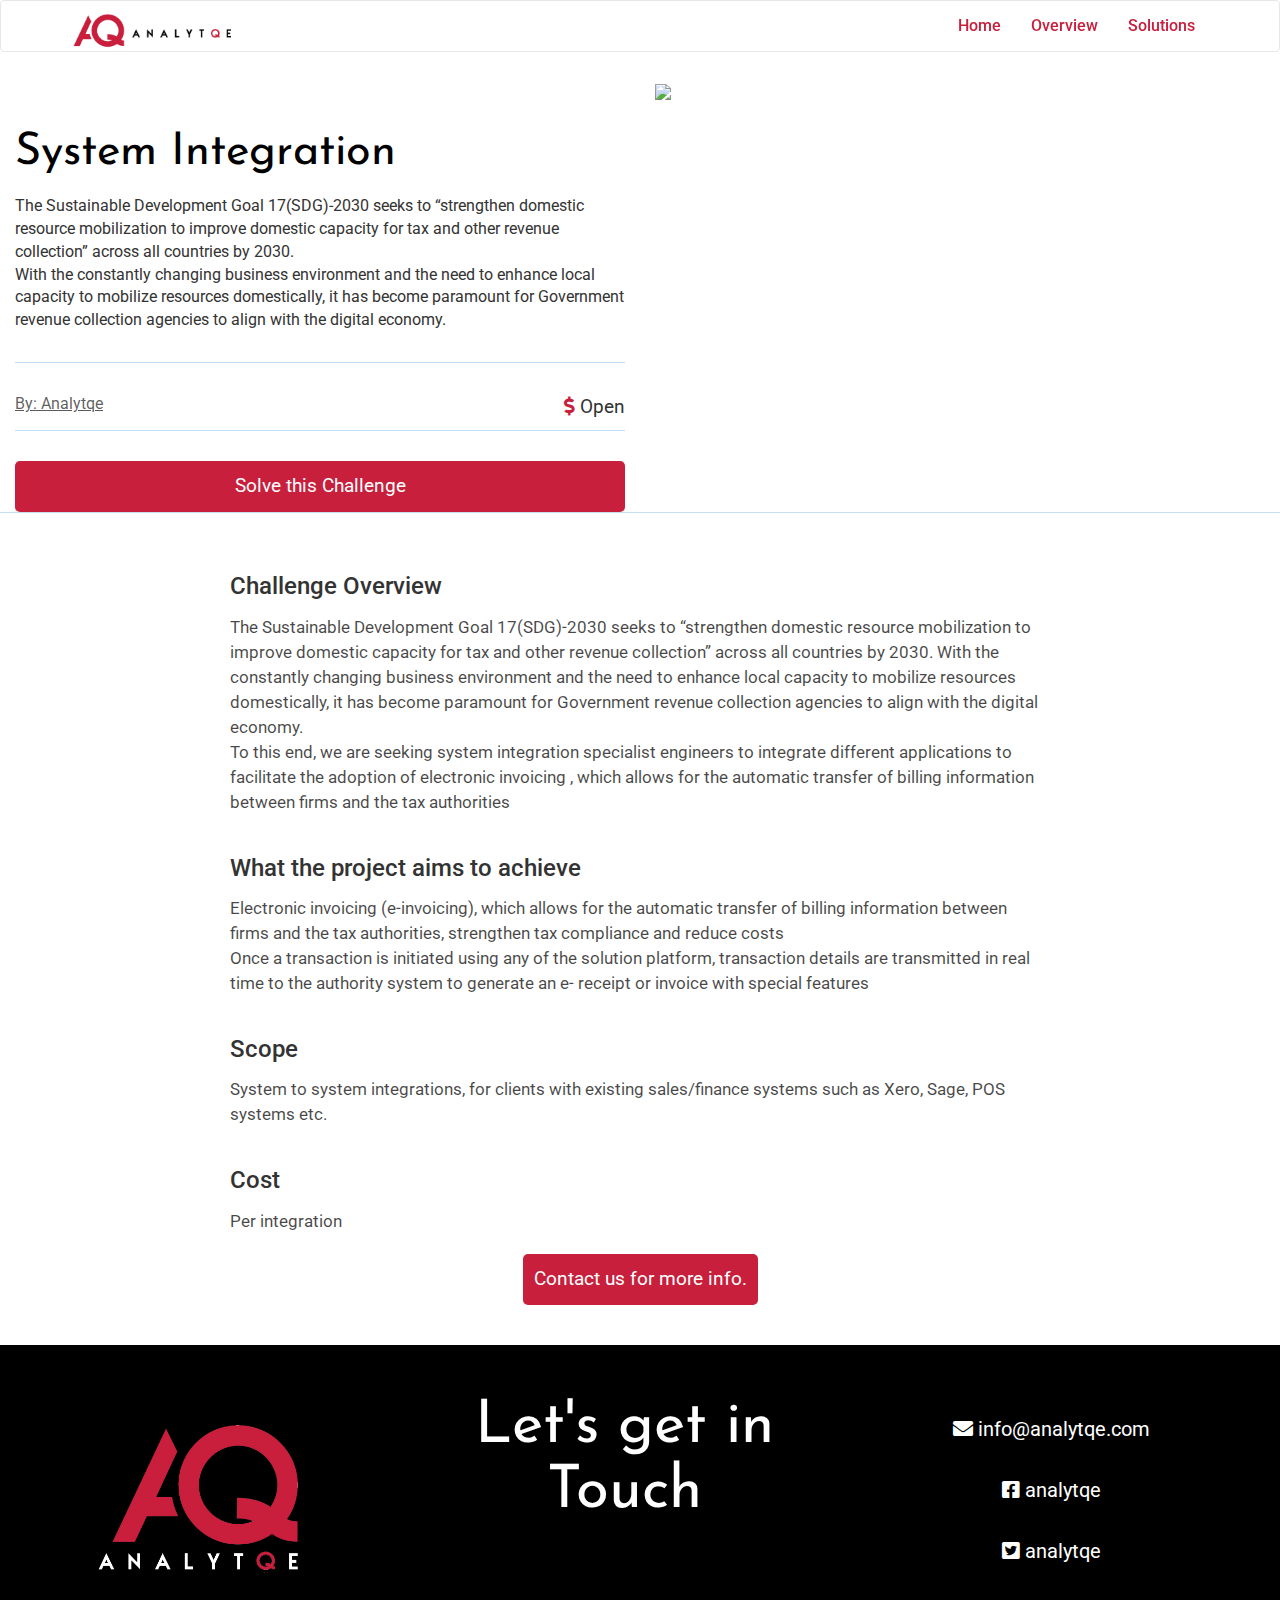
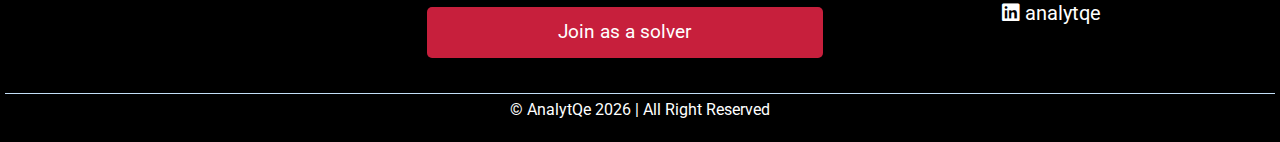
==== active_challenge.html @ 4122f6d5 "v2b_1509020" ====
<!DOCTYPE html>
<html lang="en">


<head>
    <meta charset="utf-8">
    <meta http-equiv="X-UA-Compatible" content="IE=edge">
    <meta name="viewport" content="width=device-width, initial-scale=1">
    <meta name="description" content="We connect everyday problem solvers like you to bring innovative thinking to the world." />
    <meta name="keywords" content="new app, kelv, mutiso, kelv mutiso, kelv ke" />
    <title>AnalytQe : Active Challenge</title>

    <!-- ******************** styles *************************** -->
    <link rel="stylesheet" href="assets/css/all.min.css">
    <link rel="stylesheet" href="assets/css/animated.css">
    <link rel="stylesheet" href="assets/css/style2.css">
    <link rel="stylesheet" href="https://maxcdn.bootstrapcdn.com/bootstrap/3.3.7/css/bootstrap.min.css" integrity="sha384-BVYiiSIFeK1dGmJRAkycuHAHRg32OmUcww7on3RYdg4Va+PmSTsz/K68vbdEjh4u" crossorigin="anonymous">
    <link rel="stylesheet" href="assets/css/overview.css">

    <!-- ******************** fonts *************************** -->
    <link href="https://fonts.googleapis.com/css2?family=Josefin+Sans:wght@700&display=swap" rel="stylesheet">
    <link href="https://fonts.googleapis.com/css2?family=Roboto:wght@100;300;400;500;700&display=swap" rel="stylesheet">


    <!-- ******************** favicon *************************** -->
    <link rel="apple-touch-icon" sizes="180x180" href="assets/favicon/apple-touch-icon.png">
    <link rel="icon" type="image/png" sizes="32x32" href="assets/favicon/favicon-32x32.png">
    <link rel="icon" type="image/png" sizes="16x16" href="assets/favicon/favicon-16x16.png">
    <link rel="manifest" href="assets/favicon/site.webmanifest">
    <link rel="mask-icon" href="assets/favicon/safari-pinned-tab.svg" color="#c71f3c">
    <link rel="shortcut icon" href="assets/favicon/favicon.ico">
    <meta name="msapplication-TileColor" content="#C71F3C">
    <meta name="msapplication-config" content="assets/favicon/browserconfig.xml">
    <meta name="theme-color" content="#ffffff">

</head>

<body>

    <!-- ************************************ NAV **************************** -->

    <nav class="menu-classic menu-fixed menu-one-page align-right navbar navbar-default" data-menu-anima="fade-bottom" data-scroll-detect="true" role="navigation" style="background-color: white;">
        <div class="container">
            <div class="menu-brand">
                <a href="index.html">
                    <img class="logo-default" src="assets/img/analytqe-wide.png" alt="logo" height="40" />
                </a>
            </div>
            <i class="menu-btn"></i>
            <div class="menu-cnt" style="font-size: 15px">
                <ul>
                    <li>
                        <a href="index.html">Home</a>
                    </li>
                    <li>
                        <a href="overview.html">Overview</a>
                    </li>
                    <li>
                        <a href="solutions.html">Solutions</a>
                    </li>
                </ul>

                <div class="clear"></div>
            </div>
        </div>
    </nav>

    <!-- ************************************ HOME **************************** -->

    <section class=" section-full-width light sect1">
        <div class="container" style="padding-top: 120px!important; ">

            <div class=" row">

                <div class="col-md-6 ">

                    <p class="head">System Integration</p>


                    <p>The Sustainable Development Goal 17(SDG)-2030 seeks to “strengthen domestic resource mobilization to improve domestic capacity for tax and other revenue collection” across all countries by 2030.
                        <br> With the constantly changing business environment and the need to enhance local capacity to mobilize resources domestically, it has become paramount for Government revenue collection agencies to align with the digital economy.
                    </p>
                    <hr>
                    <div class="row">
                        <div class="col-md-6">
                            <a href="http://www.analytqe.com/" target="_blank">
                                <p class="card-text" style="min-height: auto; padding-bottom: 10px; text-decoration: underline;">By: Analytqe</p>
                            </a>
                        </div>
                        <div class="col-md-6">
                            <p class="text-right" style="float: right!important; text-align: right; font-size: larger;"><i class="fas fa-dollar-sign" style="color: #C71F3C;"></i> Open</p>
                        </div>
                    </div>
                    <hr style="margin:0">
                    <a href="mailto:info@analytqe.com" target="_blank "><button type="button " class="btn btn-xs btn-circle "  style="margin-top: 30px; color: white; background-color: #C71F3C; border-radius: 5px; font-size: larger; padding: 10px;
                            width: 100%; ">Solve this Challenge</button></a>
                </div>
                <div class="col-md-6 top-right hidden-sm">
                    <img class="img-top-right" src="https://upload.wikimedia.org/wikipedia/commons/a/a7/Sustainable_Development_Goals.svg" style="float: none; width: 100%;">



                </div>
            </div>
        </div>
    </section>

    <hr style="margin:0">

    <!-- ************************************ content **************************** -->
    <section class=" section-full-width light sect1" style="padding-top: 40px; padding-bottom: 40px;">
        <div class=" text-center look" style="padding-left: 10%!important; padding-right: 10%!important;">
            <h3 class="text-left" style="padding-left: 10%!important; padding-right: 10%!important;">Challenge Overview</h3>
            <p class=" text-left" style="font-weight: none; text-align: left; padding-left: 10%!important; padding-right: 10%!important; font-size: 17px; line-height: 25px; color: rgba(0, 0, 0, 0.719);">The Sustainable Development Goal 17(SDG)-2030 seeks to “strengthen domestic resource mobilization to improve domestic capacity for tax and other revenue collection” across all countries by 2030. With the constantly changing business environment
                and the need to enhance local capacity to mobilize resources domestically, it has become paramount for Government revenue collection agencies to align with the digital economy. <br> To this end, we are seeking system integration specialist
                engineers to integrate different applications to facilitate the adoption of electronic invoicing , which allows for the automatic transfer of billing information between firms and the tax authorities
            </p>
        </div>

        <div class=" text-center look" style="padding-left: 10%!important; padding-right: 10%!important; padding-top: 10px;">
            <h3 class="text-left" style="padding-left: 10%!important; padding-right: 10%!important;">What the project aims to achieve</h3>
            <p class=" text-left" style="font-weight: none; text-align: left; padding-left: 10%!important; padding-right: 10%!important; font-size: 17px; line-height: 25px; color: rgba(0, 0, 0, 0.719);">Electronic invoicing (e-invoicing), which allows for the automatic transfer of billing information between firms and the tax authorities, strengthen tax compliance and reduce costs <br> Once a transaction is initiated using any of the solution
                platform, transaction details are transmitted in real time to the authority system to generate an e- receipt or invoice with special features

            </p>
        </div>
        <div class=" text-center look" style="padding-left: 10%!important; padding-right: 10%!important; padding-top: 10px;">
            <h3 class="text-left" style="padding-left: 10%!important; padding-right: 10%!important;">Scope </h3>
            <p class=" text-left" style="font-weight: none; text-align: left; padding-left: 10%!important; padding-right: 10%!important; font-size: 17px; line-height: 25px; color: rgba(0, 0, 0, 0.719);">System to system integrations, for clients with existing sales/finance systems such as Xero, Sage, POS systems etc.

            </p>
        </div>
        <div class=" text-center look" style="padding-left: 10%!important; padding-right: 10%!important; padding-top: 10px;">
            <h3 class="text-left" style="padding-left: 10%!important; padding-right: 10%!important;">Cost</h3>
            <p class=" text-left" style="font-weight: none; text-align: left; padding-left: 10%!important; padding-right: 10%!important; font-size: 17px; line-height: 25px; color: rgba(0, 0, 0, 0.719);">Per integration

            </p>
        </div>
        <div class=" text-center look" style="padding-left: 10%!important; padding-right: 10%!important; padding-top: 10px;">
            <a class="text-left btn btn-xs btn-circle " href="mailto:info@analytqe.com" style="color: white; background-color: #C71F3C; border-radius: 5px; font-size: larger; padding: 10px;">Contact us for more info.</a>
        </div>

    </section>

    <!-- Modal -->
    <div id="myModal" class="modal fa de" role="dialog">
        <div class="modal-dialog">
            <!-- Modal content-->
            <div class="modal-content">
                <div class="modal-header">
                    <button type="button" class="close" data-dismiss="modal">&times;</button>
                    <h4 class="titlehd modal-title text-center" style="color: #C71F3C;">
                        Coming soon
                    </h4>

                </div>
                <div class="modal-body">
                    <form role="form" method="post" id="reused_form">
                        <p> Leave your contact details with us, we’ll hit you up when the feature is available.
                        </p>
                        <div class="form-group">
                            <label for="name"> Name:</label>
                            <input type="text" class="form-control" id="name" name="name" required maxlength="50">
                        </div>
                        <div class="form-group">
                            <label for="email"> Email:</label>
                            <input type="email" class="form-control" id="email" name="email" required maxlength="50">
                        </div>
                        <div class="form-group">
                            <label for="phone"> Phone Number:</label>
                            <input type="number" class="form-control" id="phone" name="phone" required maxlength="50">
                        </div>
                        <div class="form-group">
                            <label for="name"> Message:</label>
                            <textarea class="form-control" type="textarea" name="message" id="message" placeholder="Drop us a line..." maxlength="6000" rows="7"></textarea>
                        </div>
                        <button type="submit" class="btn btn-lg btn-success btn-block" id="btnContactUs">Send! &rarr;</button>
                    </form>
                    <div id="success_message" style="width:100%; height:100%; display:none; ">
                        <h3>Sent your message successfully!</h3>
                    </div>
                    <div id="error_message" style="width:100%; height:100%; display:none; ">
                        <h3>Error</h3> Sorry there was an error sending your form. </div>
                </div>
            </div>
        </div>
    </div>

    <!--START: FOOTER-->
    <footer class="footer section section-light text-center" id="contact" style="background-color: black; color: white; padding-top: 40px;">
        <div class="row" style="width: 100%;">
            <div class="col-md-4" style="padding-top: 40px;">
                <img class="" src="assets/img/white text.png" width=200 ">

            </div>
            <div class="col-md-4 ">
                <p class="head hidden-sm " style="color: white; font-size: 60px; padding-top: 10px; padding-bottom: 20px; ">Let's get in <br> Touch </p>
                <br> <a href="http://eepurl.com/hc9kxn " target="_blank "><button type="button " class="btn btn-xs btn-circle "  style="margin-top: 30px; color: white; background-color: #C71F3C; border-radius: 5px; font-size: larger; padding: 10px;
                    width: 100%; ">Join as a solver</button></a>
                
            </div>
            <div class="col-md-4 " style=" padding-top: 30px; ">
                <p class="cont ">
                    <a href="mailto:info@analytqe.com " style="font-size: 2rem; color: white!important; "><i class="fas fa-envelope "></i> info@analytqe.com</a>
                </p>
                <br>
                <p class="cont ">
                    <a href="# " style="font-size: 2rem; color: white!important; "><i class="fab fa-facebook-square " ></i> analytqe</a>
                </p>
                <br>
                <p class="cont ">
                    <a href="# " style="font-size: 2rem; color: white!important; "><i class="fab fa-twitter-square " ></i> analytqe</a>
                </p>
                <br>
                <p class="cont ">
                    <a href="# " style="font-size: 2rem; color: white!important; "><i class="fab fa-linkedin "></i> analytqe</a>
                </p>
            </div>
        </div>
        <hr style="margin: 5px; ">
        <div class="container " style="padding-top: 0px; padding-bottom: 10px; ">
            <p class="copyright text-center mb-0 ">&copy; AnalytQe
                <script>
                    document.write(new Date().getFullYear())
                </script>
                | All Right Reserved</p>
        </div>
    </footer>
    <!--END: FOOTER-->

<!-- *********************** scripts *************************** -->
<script src="form.js "></script>
<script src="https://code.jquery.com/jquery-3.5.1.slim.min.js " integrity="sha384-DfXdz2htPH0lsSSs5nCTpuj/zy4C+OGpamoFVy38MVBnE+IbbVYUew+OrCXaRkfj " crossorigin="anonymous "></script>
<script src="https://cdn.jsdelivr.net/npm/popper.js@1.16.1/dist/umd/popper.min.js " integrity="sha384-9/reFTGAW83EW2RDu2S0VKaIzap3H66lZH81PoYlFhbGU+6BZp6G7niu735Sk7lN " crossorigin="anonymous "></script>
<script src="https://maxcdn.bootstrapcdn.com/bootstrap/3.3.7/js/bootstrap.min.js " integrity="sha384-Tc5IQib027qvyjSMfHjOMaLkfuWVxZxUPnCJA7l2mCWNIpG9mGCD8wGNIcPD7Txa " crossorigin="anonymous "></script>
</body>

</html>
---- assets/css/animated.css ----
@-webkit-keyframes wrench {
    0% {
        -webkit-transform: rotate(-12deg);
        transform: rotate(-12deg)
    }
    8% {
        -webkit-transform: rotate(12deg);
        transform: rotate(12deg)
    }
    10% {
        -webkit-transform: rotate(24deg);
        transform: rotate(24deg)
    }
    18% {
        -webkit-transform: rotate(-24deg);
        transform: rotate(-24deg)
    }
    20% {
        -webkit-transform: rotate(-24deg);
        transform: rotate(-24deg)
    }
    28% {
        -webkit-transform: rotate(24deg);
        transform: rotate(24deg)
    }
    30% {
        -webkit-transform: rotate(24deg);
        transform: rotate(24deg)
    }
    38% {
        -webkit-transform: rotate(-24deg);
        transform: rotate(-24deg)
    }
    40% {
        -webkit-transform: rotate(-24deg);
        transform: rotate(-24deg)
    }
    48% {
        -webkit-transform: rotate(24deg);
        transform: rotate(24deg)
    }
    50% {
        -webkit-transform: rotate(24deg);
        transform: rotate(24deg)
    }
    58% {
        -webkit-transform: rotate(-24deg);
        transform: rotate(-24deg)
    }
    60% {
        -webkit-transform: rotate(-24deg);
        transform: rotate(-24deg)
    }
    68% {
        -webkit-transform: rotate(24deg);
        transform: rotate(24deg)
    }
    100%,
    75% {
        -webkit-transform: rotate(0);
        transform: rotate(0)
    }
}

@keyframes wrench {
    0% {
        -webkit-transform: rotate(-12deg);
        transform: rotate(-12deg)
    }
    8% {
        -webkit-transform: rotate(12deg);
        transform: rotate(12deg)
    }
    10% {
        -webkit-transform: rotate(24deg);
        transform: rotate(24deg)
    }
    18% {
        -webkit-transform: rotate(-24deg);
        transform: rotate(-24deg)
    }
    20% {
        -webkit-transform: rotate(-24deg);
        transform: rotate(-24deg)
    }
    28% {
        -webkit-transform: rotate(24deg);
        transform: rotate(24deg)
    }
    30% {
        -webkit-transform: rotate(24deg);
        transform: rotate(24deg)
    }
    38% {
        -webkit-transform: rotate(-24deg);
        transform: rotate(-24deg)
    }
    40% {
        -webkit-transform: rotate(-24deg);
        transform: rotate(-24deg)
    }
    48% {
        -webkit-transform: rotate(24deg);
        transform: rotate(24deg)
    }
    50% {
        -webkit-transform: rotate(24deg);
        transform: rotate(24deg)
    }
    58% {
        -webkit-transform: rotate(-24deg);
        transform: rotate(-24deg)
    }
    60% {
        -webkit-transform: rotate(-24deg);
        transform: rotate(-24deg)
    }
    68% {
        -webkit-transform: rotate(24deg);
        transform: rotate(24deg)
    }
    100%,
    75% {
        -webkit-transform: rotate(0);
        transform: rotate(0)
    }
}

.faa-parent.animated-hover:hover>.faa-wrench,
.faa-wrench.animated,
.faa-wrench.animated-hover:hover {
    -webkit-animation: wrench 2.5s ease infinite;
    animation: wrench 2.5s ease infinite;
    transform-origin-x: 90%;
    transform-origin-y: 35%;
    transform-origin-z: initial
}

.faa-parent.animated-hover:hover>.faa-wrench.faa-fast,
.faa-wrench.animated-hover.faa-fast:hover,
.faa-wrench.animated.faa-fast {
    -webkit-animation: wrench 1.2s ease infinite;
    animation: wrench 1.2s ease infinite
}

.faa-parent.animated-hover:hover>.faa-wrench.faa-slow,
.faa-wrench.animated-hover.faa-slow:hover,
.faa-wrench.animated.faa-slow {
    -webkit-animation: wrench 3.7s ease infinite;
    animation: wrench 3.7s ease infinite
}

@-webkit-keyframes ring {
    0% {
        -webkit-transform: rotate(-15deg);
        transform: rotate(-15deg)
    }
    2% {
        -webkit-transform: rotate(15deg);
        transform: rotate(15deg)
    }
    4% {
        -webkit-transform: rotate(-18deg);
        transform: rotate(-18deg)
    }
    6% {
        -webkit-transform: rotate(18deg);
        transform: rotate(18deg)
    }
    8% {
        -webkit-transform: rotate(-22deg);
        transform: rotate(-22deg)
    }
    10% {
        -webkit-transform: rotate(22deg);
        transform: rotate(22deg)
    }
    12% {
        -webkit-transform: rotate(-18deg);
        transform: rotate(-18deg)
    }
    14% {
        -webkit-transform: rotate(18deg);
        transform: rotate(18deg)
    }
    16% {
        -webkit-transform: rotate(-12deg);
        transform: rotate(-12deg)
    }
    18% {
        -webkit-transform: rotate(12deg);
        transform: rotate(12deg)
    }
    100%,
    20% {
        -webkit-transform: rotate(0);
        transform: rotate(0)
    }
}

@keyframes ring {
    0% {
        -webkit-transform: rotate(-15deg);
        transform: rotate(-15deg)
    }
    2% {
        -webkit-transform: rotate(15deg);
        transform: rotate(15deg)
    }
    4% {
        -webkit-transform: rotate(-18deg);
        transform: rotate(-18deg)
    }
    6% {
        -webkit-transform: rotate(18deg);
        transform: rotate(18deg)
    }
    8% {
        -webkit-transform: rotate(-22deg);
        transform: rotate(-22deg)
    }
    10% {
        -webkit-transform: rotate(22deg);
        transform: rotate(22deg)
    }
    12% {
        -webkit-transform: rotate(-18deg);
        transform: rotate(-18deg)
    }
    14% {
        -webkit-transform: rotate(18deg);
        transform: rotate(18deg)
    }
    16% {
        -webkit-transform: rotate(-12deg);
        transform: rotate(-12deg)
    }
    18% {
        -webkit-transform: rotate(12deg);
        transform: rotate(12deg)
    }
    100%,
    20% {
        -webkit-transform: rotate(0);
        transform: rotate(0)
    }
}

.faa-parent.animated-hover:hover>.faa-ring,
.faa-ring.animated,
.faa-ring.animated-hover:hover {
    -webkit-animation: ring 2s ease infinite;
    animation: ring 2s ease infinite;
    transform-origin-x: 50%;
    transform-origin-y: 0;
    transform-origin-z: initial
}

.faa-parent.animated-hover:hover>.faa-ring.faa-fast,
.faa-ring.animated-hover.faa-fast:hover,
.faa-ring.animated.faa-fast {
    -webkit-animation: ring 1s ease infinite;
    animation: ring 1s ease infinite
}

.faa-parent.animated-hover:hover>.faa-ring.faa-slow,
.faa-ring.animated-hover.faa-slow:hover,
.faa-ring.animated.faa-slow {
    -webkit-animation: ring 3s ease infinite;
    animation: ring 3s ease infinite
}

@-webkit-keyframes vertical {
    0% {
        -webkit-transform: translate(0, -3px);
        transform: translate(0, -3px)
    }
    4% {
        -webkit-transform: translate(0, 3px);
        transform: translate(0, 3px)
    }
    8% {
        -webkit-transform: translate(0, -3px);
        transform: translate(0, -3px)
    }
    12% {
        -webkit-transform: translate(0, 3px);
        transform: translate(0, 3px)
    }
    16% {
        -webkit-transform: translate(0, -3px);
        transform: translate(0, -3px)
    }
    20% {
        -webkit-transform: translate(0, 3px);
        transform: translate(0, 3px)
    }
    100%,
    22% {
        -webkit-transform: translate(0, 0);
        transform: translate(0, 0)
    }
}

@keyframes vertical {
    0% {
        -webkit-transform: translate(0, -3px);
        transform: translate(0, -3px)
    }
    4% {
        -webkit-transform: translate(0, 3px);
        transform: translate(0, 3px)
    }
    8% {
        -webkit-transform: translate(0, -3px);
        transform: translate(0, -3px)
    }
    12% {
        -webkit-transform: translate(0, 3px);
        transform: translate(0, 3px)
    }
    16% {
        -webkit-transform: translate(0, -3px);
        transform: translate(0, -3px)
    }
    20% {
        -webkit-transform: translate(0, 3px);
        transform: translate(0, 3px)
    }
    100%,
    22% {
        -webkit-transform: translate(0, 0);
        transform: translate(0, 0)
    }
}

.faa-parent.animated-hover:hover>.faa-vertical,
.faa-vertical.animated,
.faa-vertical.animated-hover:hover {
    -webkit-animation: vertical 2s ease infinite;
    animation: vertical 2s ease infinite
}

.faa-parent.animated-hover:hover>.faa-vertical.faa-fast,
.faa-vertical.animated-hover.faa-fast:hover,
.faa-vertical.animated.faa-fast {
    -webkit-animation: vertical 1s ease infinite;
    animation: vertical 1s ease infinite
}

.faa-parent.animated-hover:hover>.faa-vertical.faa-slow,
.faa-vertical.animated-hover.faa-slow:hover,
.faa-vertical.animated.faa-slow {
    -webkit-animation: vertical 4s ease infinite;
    animation: vertical 4s ease infinite
}

@-webkit-keyframes horizontal {
    0% {
        -webkit-transform: translate(0, 0);
        transform: translate(0, 0)
    }
    6% {
        -webkit-transform: translate(5px, 0);
        transform: translate(5px, 0)
    }
    12% {
        -webkit-transform: translate(0, 0);
        transform: translate(0, 0)
    }
    18% {
        -webkit-transform: translate(5px, 0);
        transform: translate(5px, 0)
    }
    24% {
        -webkit-transform: translate(0, 0);
        transform: translate(0, 0)
    }
    30% {
        -webkit-transform: translate(5px, 0);
        transform: translate(5px, 0)
    }
    100%,
    36% {
        -webkit-transform: translate(0, 0);
        transform: translate(0, 0)
    }
}

@keyframes horizontal {
    0% {
        -webkit-transform: translate(0, 0);
        transform: translate(0, 0)
    }
    6% {
        -webkit-transform: translate(5px, 0);
        transform: translate(5px, 0)
    }
    12% {
        -webkit-transform: translate(0, 0);
        transform: translate(0, 0)
    }
    18% {
        -webkit-transform: translate(5px, 0);
        transform: translate(5px, 0)
    }
    24% {
        -webkit-transform: translate(0, 0);
        transform: translate(0, 0)
    }
    30% {
        -webkit-transform: translate(5px, 0);
        transform: translate(5px, 0)
    }
    100%,
    36% {
        -webkit-transform: translate(0, 0);
        transform: translate(0, 0)
    }
}

.faa-horizontal.animated,
.faa-horizontal.animated-hover:hover,
.faa-parent.animated-hover:hover>.faa-horizontal {
    -webkit-animation: horizontal 2s ease infinite;
    animation: horizontal 2s ease infinite
}

.faa-horizontal.animated-hover.faa-fast:hover,
.faa-horizontal.animated.faa-fast,
.faa-parent.animated-hover:hover>.faa-horizontal.faa-fast {
    -webkit-animation: horizontal 1s ease infinite;
    animation: horizontal 1s ease infinite
}

.faa-horizontal.animated-hover.faa-slow:hover,
.faa-horizontal.animated.faa-slow,
.faa-parent.animated-hover:hover>.faa-horizontal.faa-slow {
    -webkit-animation: horizontal 3s ease infinite;
    animation: horizontal 3s ease infinite
}

@-webkit-keyframes flash {
    0%,
    100%,
    50% {
        opacity: 1
    }
    25%,
    75% {
        opacity: 0
    }
}

@keyframes flash {
    0%,
    100%,
    50% {
        opacity: 1
    }
    25%,
    75% {
        opacity: 0
    }
}

.faa-flash.animated,
.faa-flash.animated-hover:hover,
.faa-parent.animated-hover:hover>.faa-flash {
    -webkit-animation: flash 2s ease infinite;
    animation: flash 2s ease infinite
}

.faa-flash.animated-hover.faa-fast:hover,
.faa-flash.animated.faa-fast,
.faa-parent.animated-hover:hover>.faa-flash.faa-fast {
    -webkit-animation: flash 1s ease infinite;
    animation: flash 1s ease infinite
}

.faa-flash.animated-hover.faa-slow:hover,
.faa-flash.animated.faa-slow,
.faa-parent.animated-hover:hover>.faa-flash.faa-slow {
    -webkit-animation: flash 3s ease infinite;
    animation: flash 3s ease infinite
}

@-webkit-keyframes bounce {
    0%,
    10%,
    100%,
    20%,
    50%,
    80% {
        -webkit-transform: translateY(0);
        transform: translateY(0)
    }
    40% {
        -webkit-transform: translateY(-15px);
        transform: translateY(-15px)
    }
    60% {
        -webkit-transform: translateY(-15px);
        transform: translateY(-15px)
    }
}

@keyframes bounce {
    0%,
    10%,
    100%,
    20%,
    50%,
    80% {
        -webkit-transform: translateY(0);
        transform: translateY(0)
    }
    40% {
        -webkit-transform: translateY(-15px);
        transform: translateY(-15px)
    }
    60% {
        -webkit-transform: translateY(-15px);
        transform: translateY(-15px)
    }
}

.faa-bounce.animated,
.faa-bounce.animated-hover:hover,
.faa-parent.animated-hover:hover>.faa-bounce {
    -webkit-animation: bounce 2s ease infinite;
    animation: bounce 2s ease infinite
}

.faa-bounce.animated-hover.faa-fast:hover,
.faa-bounce.animated.faa-fast,
.faa-parent.animated-hover:hover>.faa-bounce.faa-fast {
    -webkit-animation: bounce 1s ease infinite;
    animation: bounce 1s ease infinite
}

.faa-bounce.animated-hover.faa-slow:hover,
.faa-bounce.animated.faa-slow,
.faa-parent.animated-hover:hover>.faa-bounce.faa-slow {
    -webkit-animation: bounce 3s ease infinite;
    animation: bounce 3s ease infinite
}

@-webkit-keyframes spin {
    0% {
        -webkit-transform: rotate(0);
        transform: rotate(0)
    }
    100% {
        -webkit-transform: rotate(359deg);
        transform: rotate(359deg)
    }
}

@keyframes spin {
    0% {
        -webkit-transform: rotate(0);
        transform: rotate(0)
    }
    100% {
        -webkit-transform: rotate(359deg);
        transform: rotate(359deg)
    }
}

.faa-parent.animated-hover:hover>.faa-spin,
.faa-spin.animated,
.faa-spin.animated-hover:hover {
    -webkit-animation: spin 1.5s linear infinite;
    animation: spin 1.5s linear infinite
}

.faa-parent.animated-hover:hover>.faa-spin.faa-fast,
.faa-spin.animated-hover.faa-fast:hover,
.faa-spin.animated.faa-fast {
    -webkit-animation: spin .7s linear infinite;
    animation: spin .7s linear infinite
}

.faa-parent.animated-hover:hover>.faa-spin.faa-slow,
.faa-spin.animated-hover.faa-slow:hover,
.faa-spin.animated.faa-slow {
    -webkit-animation: spin 2.2s linear infinite;
    animation: spin 2.2s linear infinite
}

@-webkit-keyframes float {
    0% {
        -webkit-transform: translateY(0);
        transform: translateY(0)
    }
    50% {
        -webkit-transform: translateY(-6px);
        transform: translateY(-6px)
    }
    100% {
        -webkit-transform: translateY(0);
        transform: translateY(0)
    }
}

@keyframes float {
    0% {
        -webkit-transform: translateY(0);
        transform: translateY(0)
    }
    50% {
        -webkit-transform: translateY(-6px);
        transform: translateY(-6px)
    }
    100% {
        -webkit-transform: translateY(0);
        transform: translateY(0)
    }
}

.faa-float.animated,
.faa-float.animated-hover:hover,
.faa-parent.animated-hover:hover>.faa-float {
    -webkit-animation: float 2s linear infinite;
    animation: float 2s linear infinite
}

.faa-float.animated-hover.faa-fast:hover,
.faa-float.animated.faa-fast,
.faa-parent.animated-hover:hover>.faa-float.faa-fast {
    -webkit-animation: float 1s linear infinite;
    animation: float 1s linear infinite
}

.faa-float.animated-hover.faa-slow:hover,
.faa-float.animated.faa-slow,
.faa-parent.animated-hover:hover>.faa-float.faa-slow {
    -webkit-animation: float 3s linear infinite;
    animation: float 3s linear infinite
}

@-webkit-keyframes pulse {
    0% {
        -webkit-transform: scale(1.1);
        transform: scale(1.1)
    }
    50% {
        -webkit-transform: scale(.8);
        transform: scale(.8)
    }
    100% {
        -webkit-transform: scale(1.1);
        transform: scale(1.1)
    }
}

@keyframes pulse {
    0% {
        -webkit-transform: scale(1.1);
        transform: scale(1.1)
    }
    50% {
        -webkit-transform: scale(.8);
        transform: scale(.8)
    }
    100% {
        -webkit-transform: scale(1.1);
        transform: scale(1.1)
    }
}

.faa-parent.animated-hover:hover>.faa-pulse,
.faa-pulse.animated,
.faa-pulse.animated-hover:hover {
    -webkit-animation: pulse 2s linear infinite;
    animation: pulse 2s linear infinite
}

.faa-parent.animated-hover:hover>.faa-pulse.faa-fast,
.faa-pulse.animated-hover.faa-fast:hover,
.faa-pulse.animated.faa-fast {
    -webkit-animation: pulse 1s linear infinite;
    animation: pulse 1s linear infinite
}

.faa-parent.animated-hover:hover>.faa-pulse.faa-slow,
.faa-pulse.animated-hover.faa-slow:hover,
.faa-pulse.animated.faa-slow {
    -webkit-animation: pulse 3s linear infinite;
    animation: pulse 3s linear infinite
}

.faa-parent.animated-hover:hover>.faa-shake,
.faa-shake.animated,
.faa-shake.animated-hover:hover {
    -webkit-animation: wrench 2.5s ease infinite;
    animation: wrench 2.5s ease infinite
}

.faa-parent.animated-hover:hover>.faa-shake.faa-fast,
.faa-shake.animated-hover.faa-fast:hover,
.faa-shake.animated.faa-fast {
    -webkit-animation: wrench 1.2s ease infinite;
    animation: wrench 1.2s ease infinite
}

.faa-parent.animated-hover:hover>.faa-shake.faa-slow,
.faa-shake.animated-hover.faa-slow:hover,
.faa-shake.animated.faa-slow {
    -webkit-animation: wrench 3.7s ease infinite;
    animation: wrench 3.7s ease infinite
}

@-webkit-keyframes tada {
    0% {
        -webkit-transform: scale(1);
        transform: scale(1)
    }
    10%,
    20% {
        -webkit-transform: scale(.9) rotate(-8deg);
        transform: scale(.9) rotate(-8deg)
    }
    30%,
    50%,
    70% {
        -webkit-transform: scale(1.3) rotate(8deg);
        transform: scale(1.3) rotate(8deg)
    }
    40%,
    60% {
        -webkit-transform: scale(1.3) rotate(-8deg);
        transform: scale(1.3) rotate(-8deg)
    }
    100%,
    80% {
        -webkit-transform: scale(1) rotate(0);
        transform: scale(1) rotate(0)
    }
}

@keyframes tada {
    0% {
        -webkit-transform: scale(1);
        transform: scale(1)
    }
    10%,
    20% {
        -webkit-transform: scale(.9) rotate(-8deg);
        transform: scale(.9) rotate(-8deg)
    }
    30%,
    50%,
    70% {
        -webkit-transform: scale(1.3) rotate(8deg);
        transform: scale(1.3) rotate(8deg)
    }
    40%,
    60% {
        -webkit-transform: scale(1.3) rotate(-8deg);
        transform: scale(1.3) rotate(-8deg)
    }
    100%,
    80% {
        -webkit-transform: scale(1) rotate(0);
        transform: scale(1) rotate(0)
    }
}

.faa-parent.animated-hover:hover>.faa-tada,
.faa-tada.animated,
.faa-tada.animated-hover:hover {
    -webkit-animation: tada 2s linear infinite;
    animation: tada 2s linear infinite
}

.faa-parent.animated-hover:hover>.faa-tada.faa-fast,
.faa-tada.animated-hover.faa-fast:hover,
.faa-tada.animated.faa-fast {
    -webkit-animation: tada 1s linear infinite;
    animation: tada 1s linear infinite
}

.faa-parent.animated-hover:hover>.faa-tada.faa-slow,
.faa-tada.animated-hover.faa-slow:hover,
.faa-tada.animated.faa-slow {
    -webkit-animation: tada 3s linear infinite;
    animation: tada 3s linear infinite
}

@-webkit-keyframes passing {
    0% {
        -webkit-transform: translateX(-50%);
        transform: translateX(-50%);
        opacity: 0
    }
    50% {
        -webkit-transform: translateX(0);
        transform: translateX(0);
        opacity: 1
    }
    100% {
        -webkit-transform: translateX(50%);
        transform: translateX(50%);
        opacity: 0
    }
}

@keyframes passing {
    0% {
        -webkit-transform: translateX(-50%);
        transform: translateX(-50%);
        opacity: 0
    }
    50% {
        -webkit-transform: translateX(0);
        transform: translateX(0);
        opacity: 1
    }
    100% {
        -webkit-transform: translateX(50%);
        transform: translateX(50%);
        opacity: 0
    }
}

.faa-parent.animated-hover:hover>.faa-passing,
.faa-passing.animated,
.faa-passing.animated-hover:hover {
    -webkit-animation: passing 2s linear infinite;
    animation: passing 2s linear infinite
}

.faa-parent.animated-hover:hover>.faa-passing.faa-fast,
.faa-passing.animated-hover.faa-fast:hover,
.faa-passing.animated.faa-fast {
    -webkit-animation: passing 1s linear infinite;
    animation: passing 1s linear infinite
}

.faa-parent.animated-hover:hover>.faa-passing.faa-slow,
.faa-passing.animated-hover.faa-slow:hover,
.faa-passing.animated.faa-slow {
    -webkit-animation: passing 3s linear infinite;
    animation: passing 3s linear infinite
}

@-webkit-keyframes passing-reverse {
    0% {
        -webkit-transform: translateX(50%);
        transform: translateX(50%);
        opacity: 0
    }
    50% {
        -webkit-transform: translateX(0);
        transform: translateX(0);
        opacity: 1
    }
    100% {
        -webkit-transform: translateX(-50%);
        transform: translateX(-50%);
        opacity: 0
    }
}

@keyframes passing-reverse {
    0% {
        -webkit-transform: translateX(50%);
        transform: translateX(50%);
        opacity: 0
    }
    50% {
        -webkit-transform: translateX(0);
        transform: translateX(0);
        opacity: 1
    }
    100% {
        -webkit-transform: translateX(-50%);
        transform: translateX(-50%);
        opacity: 0
    }
}

.faa-parent.animated-hover:hover>.faa-passing-reverse,
.faa-passing-reverse.animated,
.faa-passing-reverse.animated-hover:hover {
    -webkit-animation: passing-reverse 2s linear infinite;
    animation: passing-reverse 2s linear infinite
}

.faa-parent.animated-hover:hover>.faa-passing-reverse.faa-fast,
.faa-passing-reverse.animated-hover.faa-fast:hover,
.faa-passing-reverse.animated.faa-fast {
    -webkit-animation: passing-reverse 1s linear infinite;
    animation: passing-reverse 1s linear infinite
}

.faa-parent.animated-hover:hover>.faa-passing-reverse.faa-slow,
.faa-passing-reverse.animated-hover.faa-slow:hover,
.faa-passing-reverse.animated.faa-slow {
    -webkit-animation: passing-reverse 3s linear infinite;
    animation: passing-reverse 3s linear infinite
}

@-webkit-keyframes burst {
    0% {
        opacity: .6
    }
    50% {
        -webkit-transform: scale(1.8);
        transform: scale(1.8);
        opacity: 0
    }
    100% {
        opacity: 0
    }
}

@keyframes burst {
    0% {
        opacity: .6
    }
    50% {
        -webkit-transform: scale(1.8);
        transform: scale(1.8);
        opacity: 0
    }
    100% {
        opacity: 0
    }
}

.faa-burst.animated,
.faa-burst.animated-hover:hover,
.faa-parent.animated-hover:hover>.faa-burst {
    -webkit-animation: burst 2s infinite linear;
    animation: burst 2s infinite linear
}

.faa-burst.animated-hover.faa-fast:hover,
.faa-burst.animated.faa-fast,
.faa-parent.animated-hover:hover>.faa-burst.faa-fast {
    -webkit-animation: burst 1s infinite linear;
    animation: burst 1s infinite linear
}

.faa-burst.animated-hover.faa-slow:hover,
.faa-burst.animated.faa-slow,
.faa-parent.animated-hover:hover>.faa-burst.faa-slow {
    -webkit-animation: burst 3s infinite linear;
    animation: burst 3s infinite linear
}

@-webkit-keyframes falling {
    0% {
        -webkit-transform: translateY(-50%);
        transform: translateY(-50%);
        opacity: 0
    }
    50% {
        -webkit-transform: translateY(0);
        transform: translateY(0);
        opacity: 1
    }
    100% {
        -webkit-transform: translateY(50%);
        transform: translateY(50%);
        opacity: 0
    }
}

@keyframes falling {
    0% {
        -webkit-transform: translateY(-50%);
        transform: translateY(-50%);
        opacity: 0
    }
    50% {
        -webkit-transform: translateY(0);
        transform: translateY(0);
        opacity: 1
    }
    100% {
        -webkit-transform: translateY(50%);
        transform: translateY(50%);
        opacity: 0
    }
}

.faa-falling.animated,
.faa-falling.animated-hover:hover,
.faa-parent.animated-hover:hover>.faa-falling {
    -webkit-animation: falling 2s linear infinite;
    animation: falling 2s linear infinite
}

.faa-falling.animated-hover.faa-fast:hover,
.faa-falling.animated.faa-fast,
.faa-parent.animated-hover:hover>.faa-falling.faa-fast {
    -webkit-animation: falling 1s linear infinite;
    animation: falling 1s linear infinite
}

.faa-falling.animated-hover.faa-slow:hover,
.faa-falling.animated.faa-slow,
.faa-parent.animated-hover:hover>.faa-falling.faa-slow {
    -webkit-animation: falling 3s linear infinite;
    animation: falling 3s linear infinite
}

@-webkit-keyframes rising {
    0% {
        -webkit-transform: translateY(50%);
        transform: translateY(50%);
        opacity: 0
    }
    50% {
        -webkit-transform: translateY(0);
        transform: translateY(0);
        opacity: 1
    }
    100% {
        -webkit-transform: translateY(-50%);
        transform: translateY(-50%);
        opacity: 0
    }
}

@keyframes rising {
    0% {
        -webkit-transform: translateY(50%);
        transform: translateY(50%);
        opacity: 0
    }
    50% {
        -webkit-transform: translateY(0);
        transform: translateY(0);
        opacity: 1
    }
    100% {
        -webkit-transform: translateY(-50%);
        transform: translateY(-50%);
        opacity: 0
    }
}

.faa-parent.animated-hover:hover>.faa-rising,
.faa-rising.animated,
.faa-rising.animated-hover:hover {
    -webkit-animation: rising 2s linear infinite;
    animation: rising 2s linear infinite
}

.faa-parent.animated-hover:hover>.faa-rising.faa-fast,
.faa-rising.animated-hover.faa-fast:hover,
.faa-rising.animated.faa-fast {
    -webkit-animation: rising 1s linear infinite;
    animation: rising 1s linear infinite
}

.faa-parent.animated-hover:hover>.faa-rising.faa-slow,
.faa-rising.animated-hover.faa-slow:hover,
.faa-rising.animated.faa-slow {
    -webkit-animation: rising 3s linear infinite;
    animation: rising 3s linear infinite
}
---- assets/css/style2.css ----
/*

===================================================================
MAIN DESIGN - STYLE.CSS
===================================================================

Table of contents

 - Global
 - Colors
 - Icons
 - Sections
 - Navigation
 - Headers
 - Typography
 - Components
 - Container
 - Footer
 - Animations
 - Responsive classes

------------------------------------------------------------------- 

# GLOBAL
===================================================================

*/
    
    @font-face {
        font-family: "Icons";
        src: url('../media/icons/icons.eot');
        src: url('../media/icons/iconsd41d.eot?#iefix-rdmvgc') format('embedded-opentype'), url('../media/icons/icons.woff') format('woff'), url('../media/icons/icons.ttf') format('truetype'), url('../media/icons/iconsca27.html?-rdmvgc#icomoon') format('svg');
        font-weight: normal;
        font-style: normal;
    }
    
    body,
    textarea {
        font-family: 'Roboto', sans-serif!important;
        font-size: 16px!important;
        line-height: 25px;
        padding: 0;
        margin: 0;
    }
    
    .modal-body {
        font-family: 'Roboto', sans-serif!important;
        font-size: 16px!important;
        line-height: 25px;
    }
    
    .modal-body p {
        font-weight: 400;
    }
    
    .btn-success {
        background-color: #C71F3C!important;
        border-color: #C71F3C!important;
    }
    
    .btn-success:hover {
        color: #C71F3C!important;
        background-color: white!important;
    }
    
    .form-control:hover {
        color: #C71F3C;
    }
    
    body.no-transactions * {
        transition: none !important;
    }
    
    a,
    li {
        -webkit-tap-highlight-color: transparent
    }
    
    h1,
    h2,
    h3,
    h4,
    h5,
    h6,
    p {
        margin: 0;
    }
    
    p {
        margin: 0;
    }
    
    p+p {
        margin-top: 10px;
    }
    
    h1 {
        font-size: 35px;
        line-height: 40px
    }
    
    h2 {
        font-size: 25px;
        line-height: 30px
    }
    
    h1+p,
    h2+p,
    h3+p,
    h4+p,
    h2+h4,
    h1+h4,
    h2+ul.icon-list,
    h3+ul.icon-list,
    p+h3,
    p+.btn,
    p+h4,
    h4+.btn,
    h4+.btn-text,
    h4+input,
    h4+select,
    h4+textarea,
    p+ul.icon-list,
    p+.btn-text,
    p+table,
    p+pre,
    p+img,
    img+p,
    p+.row,
    .row+p,
    p+.img-box,
    p+.media-box,
    p+.cnt-box,
    p+.icon-links,
    p+ul.icon-list,
    .container>.row+.row,
    .container>div+p,
    .container>div+.btn,
    .table+.btn,
    .table+.btn-text,
    h4+div,
    h4+ul,
    h4+ul.icon-list,
    h4+a,
    .slimScrollDiv+.btn,
    .text-list+.btn,
    .text-list+.btn-text,
    p+.text-list {
        margin-top: 15px;
    }
    
    .row.justify-content-around {
        margin-right: -55px;
        margin-left: -55px;
    }
    
    .btn:not(.full-width)+.btn:not(.full-width) {
        margin-left: 15px;
    }
    
    .hidden {
        display: none !important;
    }
    
    .text-light {
        font-weight: 100 !important;
    }
    
    .text-normal {
        font-weight: 400 !important;
    }
    
    .text-bold {
        font-weight: 600 !important;
    }
    
    .text-black {
        font-weight: 900 !important;
    }
    
    .text-uppercase {
        text-transform: uppercase;
    }
    
    .clear {
        clear: both;
        width: 100%;
    }
    
    .full-width {
        width: 100%;
    }
    
    .align-left {
        text-align: left;
    }
    
    .align-right {
        text-align: right;
    }
    
    .align-center {
        text-align: center;
    }
    
    .no-margin {
        margin: 0 !important;
    }
    
    .no-padding-y>.container {
        padding-top: 0;
        padding-bottom: 0;
    }
    
    .no-padding-x>.container {
        padding-left: 0;
        padding-right: 0;
    }
    
    .no-padding-top>.container {
        padding-top: 0;
    }
    
    .no-padding-bottom>.container {
        padding-bottom: 0;
    }
    
    .no-padding>.container {
        padding: 0;
    }
    
    [data-href] {
        cursor: pointer;
    }
    
    .scroll-show:not(.showed) {
        display: none !important;
    }
    
    .boxed-area,
    .hc-cmp-column .hc-cmp-column.boxed-area,
    .hc-cmp-column .hc-cmp-column.boxed-area:last-child {
        padding: 30px;
        border-radius: 3px;
    }
    
    body.boxed-layout nav,
    body.boxed-layout header,
    body.boxed-layout main,
    body.boxed-layout footer {
        max-width: 1110px;
        margin-left: auto;
        margin-right: auto;
    }
    /* 

# COLORS
===================================================================

-------------------------------------------------------------------
COLOR 1
-------------------------------------------------------------------

*/
    /* body,
    header h2,
     ::placeholder {
        color: #6fa6d7;
    } */
    /*
-------------------------------------------------------------------
COLOR 2
-------------------------------------------------------------------
*/
    
    h1,
    h2,
    h3,
    h4,
    h5,
    h6,
    .btn.btn-border,
    .btn-text,
    .input-text,
    .input-select,
    .input-textarea,
    .icon-list span,
    .icon-list span a,
    .social-links a i,
    a,
    .glide__arrow,
    .search-bar input[type=submit],
    .menu-cnt .tab-nav>li a,
    .menu-cnt>ul>li a {
        color: #C91F3C;
    }
    
    .icon-circle li:before,
    .icon-circle span:before,
    .icon-line li:before,
    .icon-line span:before,
    .progress-bar>div>div,
    .progress-bar>div span,
    .breadcrumb li a:after,
    .glide__bullets>button {
        background-color: #C91F3C;
    }
    
    .btn,
    .tab-nav li.active a,
    .tab-nav li:hover a,
    .icon-links-grid a:hover,
    .icon-links-button a {
        /* background-color: #C91F3C; */
        border-color: #C91F3C;
    }
    
    .tab-nav li a {
        color: #C91F3C;
        border-color: #C91F3C;
    }
    /*
-------------------------------------------------------------------
COLOR 3
-------------------------------------------------------------------
/* */
    /* .btn-border:hover,
    .icon-links a:hover i,
    .icon-links-popup:hover>i,
    .breadcrumb li:not(:last-child):hover a,
    .pagination li:not(.page):hover a,
    .search-bar input[type=submit]:hover,
    .accordion-list>li:hover>a,
    .btn-text:hover,
    .menu-inner li:hover>a,
    .menu-inner li.active>a,
    .menu-inner .dropdown ul>li:hover>a,
    .album-title>a:hover,
    .glide__arrow:hover,
    .mega-menu .icon-list li a:hover,
    nav.active .menu-btn,
    .menu-transparent .menu-cnt>ul>li:hover>a,
    .list-nav a:hover {
        color: #3081c8;
    }
    
    .light .dropdown>ul>li:not(:hover)>a {
        color: #3081c8 !important;
    }
    
    .btn:not(.btn-border):hover,
    .cnt-box-badge .badge,
    .cnt-box-blog-side .blog-date,
    .cnt-box-blog-top .blog-date,
    .dropdown ul:not(.icon-list) li:hover>a,
    .menu-cnt>ul>li:hover>a,
    .lan-menu>li:hover>a,
    .glide__bullets>button:hover,
    .glide__bullets>button.glide__bullet--active {
        background-color: #3081c8;
    }
    
    .icon-links-button a:hover,
    .pagination li.page:hover a,
    .pagination li.page.active a {
        background-color: #3081c8;
        border-color: #3081c8;
    }
    
    .btn:hover,
    .input-text:focus,
    .input-select:focus,
    .input-textarea:focus,
    .search-bar input[type=text]:focus {
        border-color: #3081c8;
    } */
    /*
-------------------------------------------------------------------
COLOR 4
-------------------------------------------------------------------
*/
    
    .input-text,
    .input-select,
    .input-textarea,
    .cnt-pricing-table,
    .table,
    .table td,
    .table th,
    .step-item>span,
    .pagination li.page a,
    .accordion-list>li,
    .menu-inner:not(.menu-inner-vertical) .dropdown ul,
    .search-bar input[type=text],
    .footer-bar,
    .menu-cnt.active,
    .search-box-menu,
    .section-block+.section-base,
    .section-map+.section-base {
        border-color: #c3dff7;
    }
    
    .step-item:before,
    .menu-inner li:before,
    .bg-color,
    body main>section.bg-color,
    .menu-top-logo>.container:before,
    body hr:not([class*=space]) {
        background-color: #c3dff7;
    }
    /*
-------------------------------------------------------------------
COLOR 5
-------------------------------------------------------------------
*/
    
    .cnt-box-testimonials-bubble>p,
    .cnt-call,
    .comment-list li,
    .quote,
    .progress-bar>div,
    .timeline .panel,
    .header-base,
    .cnt-box.boxed .caption,
    .cnt-box-side-icon.boxed>i,
    .cnt-box-top-icon.boxed>i,
    .menu-big-box .menu-box,
    footer,
    main>section.section-base.section-color,
    .boxed-area,
    .list-tags a {
        background-color: #EAF5FC;
    }
    
    .cnt-box-testimonials-bubble>p:after {
        border-color: #EAF5FC;
    }
    /*
-------------------------------------------------------------------
LIGHT COLOR
-------------------------------------------------------------------
*/
    
    .light .breadcrumb li:not(:last-child) a,
    .light .menu-inner li>a,
    .light .menu-inner li:hover>a,
    footer.light a,
    .light .counter .value,
    .light .menu-right>ul>li>a,
    nav.light .menu-cnt>ul>li>a,
    .light .menu-btn:before {
        color: rgb(0, 0, 0);
    }
    /* .light,
    .light h1,
    .light h2,
    .light h3,
    .light h4,
    .light h5,
    .light h6,
    .light p,
    .light .btn-text,
    .light .btn-text:hover,
    .light .btn a,
    .light .btn:hover,
    .light .glide__arrow,
    .light .counter .value span:last-child,
    .light.counter .value span:last-child,
    .light .icon-links a i,
    .social-colors.icon-links-grid i,
    .icon-links-button a i {
        color: #FFF !important;
    } */
    
    .light .breadcrumb li a:after,
    .section-image .boxed-area {
        background-color: #FFF;
    }
    
    .light .glide__bullets>button,
    .light .glide__bullets>button.glide__bullet--active,
    .section-color .boxed-area,
    .bg-white {
        background-color: #FFF !important;
    }
    
    .light .btn-border {
        color: #C91F3C !important;
        border-color: #C91F3C !important;
    }
    
    .light .btn-text:hover,
    .light p a:hover {
        opacity: .7;
    }
    /* 

# ICONS
===================================================================

*/
    
    [class^="icon-"]:before,
    [class*=" icon-"]:before {
        font-family: "Icons";
        font-style: normal;
        font-weight: normal;
        font-variant: normal;
        text-transform: none;
        speak: none;
        text-transform: none;
    }
    
    .icon-user:before {
        content: "\6a";
    }
    
    .icon-bookmark:before {
        content: "\6c";
    }
    
    .icon-share:before {
        content: "\6d";
    }
    
    .icon-quote:before {
        content: "\65";
    }
    
    .icon-calendar:before {
        content: "\6e";
    }
    
    .icon-facebook:before {
        content: "\6b";
    }
    
    .icon-twitter:before {
        content: "\6f";
    }
    
    .icon-instagram:before {
        content: "\70";
    }
    
    .icon-pinterest:before {
        content: "\71";
    }
    
    .icon-linkedin:before {
        content: "\72";
    }
    
    .icon-youtube:before {
        content: "\73";
    }
    /*

# SECTIONS
===================================================================

-------------------------------------------------------------------
GLOBAL - SECTION
-------------------------------------------------------------------

*/
    
    main>section {
        margin: 0;
        padding: 0;
        position: relative;
        overflow: hidden;
    }
    
    main>section.section-base {
        background-color: #FFF;
    }
    
    main>section>.container {
        padding-top: 100px;
        padding-bottom: 100px;
    }
    
    .section-video>video,
    .section-map>.google-map,
    .section-slider>.background-slider,
    .section-slider>.background-slider>div {
        position: absolute !important;
        height: 100%;
        width: 100%;
        top: 0;
        left: 0;
        right: 0;
        bottom: 0;
        z-index: 0;
    }
    
    section.section-center {
        display: flex;
        align-items: center;
    }
    
    .section-full-width>.container {
        max-width: 100%;
        width: 100%;
    }
    
    @media (min-width: 994px) {
        .section-full-width-right>.container>.row>.col-lg-6:last-child {
            position: absolute;
            left: 50%;
        }
        .section-full-width-right>.container>.row>.col-lg-8:last-child {
            position: absolute;
            left: 66.666667%;
        }
        .section-full-width-left>.container>.row>.col-lg-6:first-child {
            position: absolute;
            right: 50%;
        }
        .section-full-width-left>.container>.row {
            direction: rtl;
            text-align: left;
        }
        .section-full-width-left>.container>.row>div,
        .section-full-width-right>.container>.row>div {
            direction: ltr;
        }
        main .section-full-width-left>.container,
        main .section-full-width-left>.container {
            position: static;
        }
    }
    /*
-------------------------------------------------------------------
IMAGE - SECTION
-------------------------------------------------------------------
*/
    
    .section-image {
        background-size: cover;
        background-position: center center;
    }
    
    .section-image.bg-top {
        background-position: top;
    }
    
    .section-image.bg-bottom {
        background-position: bottom;
    }
    /*
-------------------------------------------------------------------
MAP - SECTION
-------------------------------------------------------------------
*/
    
    main>.section-map {
        padding-top: 100px;
        padding-bottom: 100px;
    }
    
    .section-map>.container {
        position: relative;
        z-index: 5;
        background-color: #FFF;
        padding: 30px;
        border-radius: 3px;
        width: 50%;
        margin: 0 15px;
        left: 50%;
        transform: translateX(calc(-100% - 30px));
    }
    
    .section-map-right>.container {
        transform: none;
    }
    
    .section-map.section-full-width>.container {
        max-width: 50%;
    }
    
    @media (min-width: 1200px) {
        .section-map>.container {
            max-width: 525px;
        }
    }
    /*
-------------------------------------------------------------------
VIDEO - SECTION
-------------------------------------------------------------------
*/
    
    .section-video>video {
        height: auto;
    }
    
    .section-video>.container {
        position: relative;
        z-index: 5;
    }
    /*
-------------------------------------------------------------------
SLIDER - SECTION
-------------------------------------------------------------------
*/
    
    .section-slider>.background-slider>div {
        opacity: 0;
        transition: all .5s;
        background-size: cover;
        background-position: center center;
    }
    
    .section-slider>.background-slider>div.active {
        opacity: 1;
    }
    
    .section-slider>.container {
        position: relative;
        z-index: 5;
    }
    
    .section-slider[data-slider-parallax] .background-slider {
        position: fixed !important;
        z-index: -1;
        opacity: 0;
        transition: none;
    }
    
    .section-slider[data-slider-parallax].active .background-slider {
        opacity: 1;
    }
    /*
-------------------------------------------------------------------
BLOCK - SECTION
-------------------------------------------------------------------
*/
    
    .section-block>.block-media {
        position: absolute;
        width: calc(50% - 15px);
        height: 100%;
        top: 0;
        right: 0;
        border-top-left-radius: 3px;
        border-bottom-left-radius: 3px;
        overflow: hidden;
    }
    
    .section-block-right>.block-media {
        left: 0;
        right: auto;
        border-radius: 0;
        border-top-right-radius: 3px;
        border-bottom-right-radius: 3px;
    }
    
    .section-block>.container>.row>.col:first-child:before {
        content: '';
        border: 25px solid #ffffff;
        border-top-color: transparent;
        border-bottom-color: transparent;
        border-right-color: transparent;
        right: -65px;
        left: auto;
        top: 50%;
        margin-top: -25px;
        position: absolute;
        z-index: 1;
    }
    
    .section-block-right>.container>.row>.col:first-child:before {
        right: auto;
        left: -65px;
        transform: rotate(180deg);
    }
    
    .section-block>.block-media .image {
        height: 100%;
        width: 100%;
        background-size: cover;
        background-position: center center;
    }
    
    .section-block>.block-media video {
        width: 100%;
    }
    
    .section-block-right>.container>.row {
        flex-direction: row-reverse;
    }
    
    .section-block>.container>.row>.col:last-child {
        text-align: center;
        display: flex;
        align-items: center;
        justify-content: center;
        transform: translateX(30px);
    }
    
    .section-block-right>.container>.row>.col:last-child {
        transform: translateX(-30px);
    }
    
    .section-block-full>.block-media {
        width: 100%;
    }
    
    .section-block-full>.container>.row>.col {
        max-width: calc(50% - 30px);
    }
    
    .section-block-full>.container>.row>.col:first-child {
        background: #FFF;
        padding: 60px;
        margin: 0 15px;
        border-radius: 3px;
    }
    
    .section-block-full>.container>.row>.col:first-child:before {
        right: -49px;
    }
    
    .section-block-full.section-block-right>.container>.row>.col:first-child:before {
        right: auto;
        left: -49px;
    }
    /*

# NAVIGATION
===================================================================

-------------------------------------------------------------------
GLOBAL
-------------------------------------------------------------------

*/
    
    body>nav {
        z-index: 995;
        position: relative;
        background-color: #FFF;
    }
    
    body>nav>.container {
        height: 100%;
        min-height: 50px;
    }
    
    .dropdown ul li a {
        background-color: #FFF;
    }
    
    .dropdown ul li:hover>a,
    nav:not(.menu-transparent) .menu-cnt>ul>li:hover>a {
        color: rgb(0, 0, 0);
    }
    
    .logo-retina {
        display: none !important;
    }
    
    @media (min-resolution: 192dpi) and (min-width: 994px),
    (-webkit-min-device-pixel-ratio: 2) and (min-width: 994px) {
        .logo-retina:not(.hidden):not(.scroll-show),
        .logo-retina.scroll-show.showed {
            display: block !important;
        }
        .logo-default {
            display: none !important;
        }
    }
    
    body>nav .menu-brand {
        float: left;
        height: 50px;
        display: flex;
        align-items: center;
        justify-content: center;
        padding: 10px 0;
        z-index: 9999;
        position: relative;
    }
    
    body>nav .menu-brand>a {
        height: 100%;
    }
    
    body>nav .menu-brand img {
        /* max-height: 100%; */
        display: block;
    }
    
    .menu-btn {
        display: none;
        width: 30px;
        height: 30px;
        font-style: normal;
        position: absolute;
        right: 15px;
        top: 50%;
        transform: translateY(-50%);
        font-size: 30px;
        line-height: 30px;
    }
    
    .menu-btn:before {
        content: "\64";
        font-family: "Icons";
        position: absolute;
        left: 0;
        text-transform: none;
    }
    
    .menu-right {
        float: right;
        height: 50px;
        display: flex;
        align-items: center;
        margin: 0 -15px;
    }
    
    .menu-cnt {
        position: relative;
    }
    
    .menu-cnt>ul,
    .menu-inner>ul {
        float: left;
        list-style: none;
        padding: 0;
        margin: 0;
        display: flex;
        margin-left: 30px;
    }
    
    .menu-cnt>ul>li>a,
    .dropdown>ul>li>a,
    .dropdown-submenu>ul>li>a {
        height: 50px;
        line-height: 50px;
        padding: 0 15px;
        font-size: 16px;
        display: block;
    }
    
    .menu-cnt ul>li>a {
        text-decoration: none;
        transition: all .5s, height 0s, line-height 0s;
    }
    
    .menu-cnt>ul>li a {
        font-weight: 500;
        text-decoration: none;
        text-align: left;
    }
    
    .menu-right>* {
        margin: 0 15px;
    }
    
    .search-box-menu>input[type=text] {
        display: none;
        position: absolute;
        box-sizing: border-box;
        left: 0;
        top: calc(100% + 10px);
        width: 100% !important;
        max-width: 1125px;
        padding: 5px 15px;
        margin: auto;
        border: none;
        height: 50px;
        z-index: 9;
        outline: none;
        border-radius: 3px;
        box-shadow: 0 5px 5px rgba(0, 0, 0, 0.06);
        background-color: white;
        transition: all .5s;
    }
    
    body>nav .search-box-menu.active>input {
        display: block;
    }
    
    .search-box-menu>i {
        font-size: 19px;
        height: 50px;
        line-height: 50px;
        cursor: pointer;
        width: 50px;
        display: block;
        text-align: center;
    }
    
    .search-box-menu>i:before {
        font-family: "Icons";
        content: "\61";
        font-style: normal;
        text-transform: none;
    }
    
    .search-box-menu.active>i:before {
        content: "\63";
    }
    
    .search-box-menu>input[type=submit] {
        display: none;
        position: absolute;
        z-index: 9;
        right: 0;
        height: 40px;
        top: calc(100% + 15px);
        background: #FFF;
        border: none;
        padding: 0 15px;
        cursor: pointer;
    }
    
    .search-bar {
        position: relative;
    }
    
    .search-bar input[type=text] {
        line-height: 25px;
        border-radius: 3px;
        border-width: 1px;
        border-style: solid;
        outline: none;
        padding: 0 5px;
        transition: all .5s;
    }
    
    .search-bar input[type=submit] {
        position: absolute;
        top: 50%;
        transform: translateY(-50%);
        right: 5px;
        background: none;
        border: none;
        outline: none;
        cursor: pointer;
    }
    
    nav.light h5,
    .light .shop-menu .shop-cart .cart-item .cart-content,
    .light .shop-menu p,
    .light .shop-menu .btn,
    .light .lan-menu ul li a {
        color: #4C4C4C;
    }
    
    body>nav .icon-links a i {
        font-size: 16px;
        transform: translateX(-50%) translateY(-50%);
    }
    
    .menu-cnt li>a {
        position: relative;
    }
    /*
-------------------------------------------------------------------
MINI MENU SECTION - NAVIGATION MENU
-------------------------------------------------------------------
*/
    
    .menu-mini {
        height: 35px;
        border-bottom: 1px solid rgba(128, 128, 128, 0.21);
        background: #fff;
    }
    
    .menu-mini>.container>ul {
        list-style: none;
        float: left;
        padding: 0;
        margin: 9px 0 0 0;
    }
    
    .menu-mini>.container>ul>li {
        float: left;
        padding-right: 20px;
        padding-left: 25px;
        font-size: 13px;
        line-height: 16px;
        position: relative;
    }
    
    .menu-mini>.container>ul>li i {
        margin-right: 5px;
        font-size: 16px;
        position: absolute;
        left: 0px;
    }
    
    .menu-mini li>a {
        text-decoration: none;
    }
    
    .menu-mini .menu-right {
        align-items: center;
        height: 35px;
        padding: 0;
    }
    
    .menu-mini .icon-links i,
    .menu-mini .icon-links i:hover {
        font-size: 14px;
        border-radius: 0;
        width: 35px;
        padding: 0;
    }
    
    .menu-mini .lan-menu {
        position: relative;
        z-index: 999;
    }
    
    .menu-mini .lan-menu li.dropdown>a {
        height: 35px;
        line-height: 35px;
        padding-top: 0;
        padding-bottom: 0;
    }
    
    .menu-wide .container,
    .menu-wide .search-box-menu>input {
        max-width: 100%;
    }
    /*
-------------------------------------------------------------------
DROPDOWN - NAVIGATION MENU
-------------------------------------------------------------------
*/
    
    .dropdown ul:not(.icon-list) {
        position: absolute;
        display: none;
    }
    
    .dropdown li {
        cursor: pointer;
    }
    
    .dropdown>a {
        position: relative;
    }
    
    .dropdown>ul,
    .dropdown-submenu>ul {
        box-shadow: 0px 6px 5px rgba(0, 0, 0, 0.17);
        list-style: none;
        padding: 0;
        margin: 0;
        border: none;
        min-width: 200px;
    }
    
    .dropdown:hover>ul,
    .dropdown:hover .mega-menu,
    .dropdown-submenu:hover>ul {
        display: block;
        z-index: 4;
    }
    
    .dropdown-submenu {
        position: relative;
    }
    
    .dropdown-submenu>a {
        position: relative;
        z-index: 3;
    }
    
    .dropdown-submenu>a:after,
    .menu-side .dropdown>a:after,
    .mega-dropdown>a:after,
    .menu-inner .dropdown>a:after,
    .menu-cnt>ul>li.dropdown>a:after {
        font-family: "Icons";
        content: "\67";
        position: absolute;
        top: 50%;
        transform: translateY(-50%) rotate(90deg);
        width: 20px;
        height: 20px;
        line-height: 20px;
        text-align: center;
        right: 10px;
        transition: transform .5s;
        text-transform: none;
        opacity: .7;
    }
    
    .dropdown-submenu:not(.menu-side-collapse)>a:after,
    .menu-side:not(.menu-side-collapse) li>a:after,
    .menu-side:not(.menu-side-collapse) .menu-cnt>ul>li.dropdown>a:after {
        transform: translateY(-50%) rotate(0deg);
        transition: none;
    }
    
    .dropdown.active>a:after,
    .mega-dropdown.active>a:after {
        transform: translateY(-50%) rotate(90deg) matrix(-1, 0, 0, 1, 0, 0);
    }
    
    .dropdown:hover>a:after,
    .menu-cnt li:hover>a:after {
        opacity: 1;
    }
    
    .dropdown-submenu ul {
        top: 0;
        left: 100%;
        z-index: 1;
    }
    
    .menu-cnt>ul>li.dropdown>a,
    .menu-cnt>ul>li.mega-dropdown>a {
        padding-right: 40px;
    }
    
    .menu-side .menu-cnt>ul>li.dropdown>a,
    .menu-side .menu-cnt>ul>li.mega-dropdown>a {
        padding-right: 15px;
    }
    
    .dropdown .divider {
        height: 1px;
        background: #eaeaea;
    }
    /*
-------------------------------------------------------------------
MEGA MENU - NAVIGATION MENU
-------------------------------------------------------------------
*/
    
    .mega-dropdown:hover .mega-menu,
    .mega-menu .tab-box>.panel.active {
        display: flex;
        overflow: hidden;
        z-index: 2;
    }
    
    .mega-menu .tab-box>.panel {
        margin: 30px 5px;
    }
    
    .mega-menu .tab-nav {
        margin: 15px;
    }
    
    .mega-dropdown .mega-menu {
        left: 0;
        width: 100%;
    }
    
    .mega-menu .col {
        padding: 0 10px;
        font-size: 13px;
    }
    
    .mega-menu {
        position: absolute;
        min-width: 250px;
        padding: 25px 5px;
        box-shadow: 0px 6px 5px rgba(0, 0, 0, 0.17);
        background-color: #FFF;
        background-size: cover;
        display: none;
    }
    
    .mega-menu a {
        color: #636363;
        padding-left: 5px;
        display: block;
        white-space: nowrap;
    }
    
    .mega-menu .no-icons a {
        padding-left: 0;
    }
    
    .mega-menu.bg-menu {
        min-width: 400px;
    }
    
    .mega-menu h5 {
        margin-top: 5px;
        margin-bottom: 10px;
        min-height: 15px;
        font-size: 15px;
        text-align: left;
    }
    
    .mega-menu .icon-list+h5 {
        margin-top: 30px;
    }
    
    .mega-menu .no-icons {
        margin-left: 1px;
    }
    
    .mega-menu .col>h5:first-child {
        margin-top: 0;
    }
    
    .mega-menu .tab-box {
        width: calc(100% + 10px);
        margin: -25px -5px;
    }
    /*
-------------------------------------------------------------------
MENU RIGHT POSITION - NAVIGATION MENU
-------------------------------------------------------------------
*/
    
    nav.align-right .menu-cnt {
        display: flex;
        justify-content: flex-end;
    }
    
    nav.align-right .menu-cnt {
        float: none;
    }
    
    nav.align-right .menu-cnt .clear {
        display: none;
    }
    /*
-------------------------------------------------------------------
INNER MENU - NAVIGATION MENU
-------------------------------------------------------------------
*/
    
    .menu-inner>ul {
        float: none;
        margin-left: 0;
    }
    
    .menu-inner:not(.menu-inner-vertical)>ul>li:not(:last-child) {
        margin-right: 20px;
    }
    
    .menu-inner li>a {
        height: 50px;
        line-height: 50px;
        display: block;
        position: relative;
        text-decoration: none;
        border-radius: 3px;
        cursor: pointer;
        transition: all .5s;
    }
    
    .menu-inner li.dropdown>a {
        padding-right: 35px;
    }
    
    .menu-inner .dropdown ul>li>a {
        font-size: 15px;
    }
    
    .menu-inner .dropdown ul>li:hover>a {
        background: none;
    }
    
    .menu-inner li {
        position: relative;
        transition: all .5s;
    }
    
    .menu-inner li:before {
        content: "";
        position: absolute;
        width: 0%;
        height: 1px;
        transition: all .5s;
        bottom: 0;
        left: 0;
    }
    
    .menu-inner li:hover:before,
    .menu-inner li.active:before {
        width: 100%;
    }
    
    .menu-inner li>a>i {
        margin-right: 15px;
    }
    
    .menu-inner-vertical>ul {
        display: block;
    }
    
    .menu-inner-vertical li.dropdown>ul {
        position: static;
        box-shadow: none;
    }
    
    .menu-inner-vertical .dropdown:hover>ul {
        display: none
    }
    
    .menu-inner-vertical .dropdown.active>ul {
        display: block
    }
    
    .menu-inner.ms-minimal li:hover a,
    .menu-inner.ms-minimal li.active>a {
        background: none;
    }
    
    .menu-inner>div {
        display: none;
        position: relative;
        padding: 10px 0;
    }
    
    .menu-inner>div>i {
        right: 0;
    }
    
    .menu-inner.nav-right {
        justify-content: flex-end;
        display: flex;
    }
    
    .menu-inner.nav-center {
        justify-content: center;
        display: flex;
    }
    
    .menu-inner:not(.menu-inner-vertical) .dropdown>a:after {
        right: 0;
    }
    
    .menu-inner:not(.menu-inner-vertical) .dropdown ul {
        box-shadow: none;
        border-style: solid;
        border-width: 1px;
        border-radius: 3px;
        margin-top: -1px;
    }
    
    .menu-inner:not(.menu-inner-vertical) .dropdown li:last-child:before {
        bottom: -1px;
    }
    
    .menu-inner-image li img {
        position: absolute;
        height: 50px;
        max-height: 50px;
        max-width: 50px;
        border-radius: 3px;
        left: -65px;
    }
    
    .menu-inner-image li {
        padding-left: 65px;
        margin-bottom: 15px;
    }
    
    .menu-inner-image li a {
        line-height: 30px;
    }
    
    .menu-inner-image li a span {
        display: block;
        line-height: 15px;
        font-size: 12px;
    }
    
    .menu-inner-image li:last-child {
        margin-bottom: 0;
    }
    /*
-------------------------------------------------------------------
MENU TRANSPARENT - NAVIGATION MENU
-------------------------------------------------------------------
*/
    
    body>nav.menu-transparent,
    .menu-transparent .form-control,
    .menu-transparent .btn,
    .menu-transparent .menu-cnt>ul>li:hover>a,
    .menu-transparent .lan-menu>li>a,
    .menu-transparent .btn:hover,
    .menu-big-box.menu-transparent .menu-box,
    .menu-transparent .menu-mini,
    .menu-transparent .lan-menu>li:hover>a {
        background: white;
    }
    
    body>nav.menu-transparent {
        -webkit-box-shadow: 0px 1px 1px #4b4b4b;
        -moz-box-shadow: 0px 1px 1px #4b4b4b;
        box-shadow: 0px 1px 4px #4b4b4b;
        padding-bottom: 10px;
    }
    /*
-------------------------------------------------------------------
MENU FIXED - NAVIGATION MENU
-------------------------------------------------------------------
*/
    
    nav.menu-fixed {
        position: fixed;
        right: 0;
        left: 0;
        top: 0;
    }
    
    .menu-fixed:not(.menu-transparent)+header,
    .menu-fixed:not(.menu-transparent)+main {
        margin-top: 50px;
    }
    
    .menu-fixed.menu-top-logo:not(.menu-transparent)+header,
    .menu-fixed.menu-top-logo:not(.menu-transparent)+main {
        margin-top: 150px;
    }
    /*
-------------------------------------------------------------------
LANGUAGE MENU - NAVIGATION MENU
-------------------------------------------------------------------
*/
    
    .lan-menu {
        list-style: none;
        padding-left: 0;
        position: relative;
    }
    
    .lan-menu li a,
    .lan-menu .dropdown>ul>li>a {
        padding-left: 40px;
        color: #444;
        text-decoration: none;
        line-height: 50px;
        font-size: 13px;
        display: block;
        transition: all .5s;
    }
    
    nav:not(.menu-transparent) .lan-menu>li:hover>a,
    nav:not(.menu-transparent) .menu-mini .lan-menu>li:hover>a,
    .lan-menu .dropdown>ul>li:hover>a {
        color: #FFF;
    }
    
    .lan-menu li.dropdown>a {
        padding-right: 15px;
    }
    
    .lan-menu li.dropdown>a:after {
        right: 15px;
    }
    
    .lan-menu .dropdown>ul>li>a,
    .lan-menu .dropdown>ul {
        min-width: 100%;
        max-width: 100%;
        box-sizing: border-box;
    }
    
    .lan-menu li a img {
        position: absolute;
        left: 15px;
        top: 50%;
        margin-top: -6px;
        border-radius: 3px;
    }
    /*
-------------------------------------------------------------------
SHOP MENU - NAVIGATION MENU
-------------------------------------------------------------------
*/
    
    .shop-menu-cnt {
        position: relative;
    }
    
    .shop-menu-cnt>i {
        font-size: 23px;
        height: 50px;
        line-height: 50px;
        cursor: pointer;
        width: 50px;
        display: block;
        text-align: center;
    }
    
    .shop-menu-cnt>i:before {
        font-family: "Icons";
        content: "\69";
        font-style: normal;
    }
    
    .shop-menu-cnt:hover .shop-menu {
        display: block;
        visibility: visible;
        opacity: 1;
    }
    
    .shop-menu-cnt .shop-menu {
        z-index: 90;
        position: absolute;
        top: 100%;
        left: 50%;
        margin-left: -160px;
        width: 320px;
        text-align: center;
        background-color: #fff;
        transition: all .4s ease;
        box-shadow: 0px 6px 5px rgba(0, 0, 0, 0.17);
        overflow: hidden;
        display: none;
    }
    
    .shop-cart li {
        cursor: pointer;
    }
    
    .shop-cart li img {
        width: 65px;
        height: 40px;
        margin: 0;
        border-radius: 3px;
        float: left;
    }
    
    .shop-cart .cart-item .cart-content {
        padding-left: 100px;
        text-align: left;
        font-size: 13px;
        line-height: 21px;
    }
    
    .shop-menu-cnt .cart-total {
        display: block;
        text-align: left;
        padding: 8px 16px;
        margin: 0;
        overflow: hidden;
        font-size: 14px;
        line-height: 18px;
    }
    
    .shop-cart {
        list-style: none;
        padding: 15px 0;
        margin: 0;
    }
    
    .shop-cart .cart-item {
        height: 50px;
        padding: 0 15px;
        transition: all .3s;
    }
    
    .shop-cart .cart-item:hover {
        background: none;
        padding-left: 20px;
    }
    
    .cart-item h5 {
        margin-bottom: 0;
        font-size: 14px;
    }
    
    .shop-menu .cart-buttons {
        text-align: left;
        padding: 15px;
        margin: 0;
        line-height: 20px;
    }
    
    .shop-menu .cart-buttons a {
        text-decoration: none;
        margin-right: 10px;
    }
    
    .shop-menu-cnt .cart-count {
        background-color: #292929;
        top: 50%;
        margin-top: -4px;
        right: 3px;
        width: 18px;
        height: 18px;
        display: block;
        position: absolute;
        z-index: 95;
        font-size: 11px;
        line-height: 19px;
        font-style: normal;
        text-align: center;
        border-radius: 50%;
        color: #fff;
        font-weight: 600;
    }
    
    .shop-menu-empty .shop-menu,
    .wc-backward {
        display: none !important;
    }
    /*
-------------------------------------------------------------------
BIG BOX - NAVIGATION MENU
-------------------------------------------------------------------
*/
    
    .menu-big-box {
        padding-bottom: 40px;
    }
    
    .menu-big-box .menu-box {
        position: absolute;
        height: 80px;
        width: calc(100% - 60px);
        z-index: 1;
        display: flex;
        align-items: center;
        justify-content: center;
        padding: 15px;
        border-radius: 3px;
    }
    
    .menu-big-box .menu-box>.row {
        width: calc(100% + 15px);
    }
    
    .menu-big-box .menu-cnt>ul,
    .menu-big-box .menu-right>ul {
        z-index: 2;
        position: relative;
    }
    
    .menu-big-box>.container {
        position: relative;
    }
    /*
-------------------------------------------------------------------
SUBTITLE - NAVIGATION MENU
-------------------------------------------------------------------
*/
    
    .menu-subtitle .menu-cnt li a span {
        display: block;
        height: 23px;
        position: absolute;
        bottom: 24px;
        font-size: 11px;
        color: #bbbbbb;
    }
    
    .menu-subtitle .menu-cnt>ul>li>a,
    .menu-subtitle .menu-cnt .menu-right {
        height: 70px;
    }
    
    .menu-subtitle .menu-cnt>ul>li>a {
        position: relative;
    }
    
    .menu-subtitle .shop-menu-cnt>i,
    .menu-subtitle .search-box-menu>i,
    .menu-subtitle .menu-brand,
    .menu-subtitle .lan-menu>li>a {
        height: 70px;
        line-height: 70px;
    }
    /*
-------------------------------------------------------------------
MIDDLE AND TOP LOGO - NAVIGATION MENU
-------------------------------------------------------------------
*/
    
    @media (min-width: 992px) {
        .menu-top-logo {
            padding-top: 100px;
        }
        .menu-top-logo>.container {
            padding-left: 30px;
            padding-right: 30px;
        }
        .menu-top-logo>.container>.menu-brand,
        .menu-top-logo .menu-right {
            position: absolute;
            top: 50%;
            transform: translateY(calc(-50% - 25px));
            right: 50%;
            width: 570px;
            float: none;
            padding-left: 30px;
            padding-right: 30px;
            justify-content: flex-start;
        }
        .menu-top-logo .menu-right {
            left: 50%;
            right: auto;
            justify-content: flex-end;
            margin: 0;
        }
        .menu-top-logo .menu-right>*:last-child {
            margin-right: 0;
        }
        .menu-top-logo .menu-cnt {
            position: static;
        }
        .menu-top-logo .menu-cnt>ul {
            margin: 0;
            position: relative;
            width: 100%;
        }
        .menu-top-logo>.container:before {
            content: "";
            position: absolute;
            height: 1px;
            width: 100%;
            left: 0;
        }
        .menu-top-logo .menu-mini {
            position: absolute;
            top: 0;
            width: 100%;
        }
        .menu-top-logo .menu-mini .menu-right {
            transform: translateY(-50%);
        }
        .menu-top-logo>.menu-mini+.container>.menu-brand,
        .menu-top-logo>.menu-mini+.container .menu-right {
            transform: translateY(calc(-50% - 8px));
        }
        .menu-top-logo.menu-wide>.container>.menu-brand {
            left: 0;
            right: auto;
        }
        .menu-top-logo.menu-wide .menu-right {
            left: auto;
            right: 0;
        }
    }
    
    @media (max-width: 1125px) and (min-width: 992px) {
        .menu-top-logo>.container>.menu-brand,
        .menu-top-logo .menu-right {
            width: 480px;
        }
    }
    /*
-------------------------------------------------------------------
ICON - NAVIGATION MENU
-------------------------------------------------------------------
*/
    
    .menu-icon .menu-cnt>ul>li>a>i {
        position: absolute;
        top: 50%;
        left: 13px;
        transform: translateY(-50%);
        font-size: 24px;
        cursor: pointer;
    }
    
    .menu-icon .menu-cnt>ul>li>a {
        padding-left: 55px;
        position: relative;
    }
    
    .menu-icon-top.menu-fixed.scroll-menu .menu-cnt>ul>li>a>i {
        display: none;
    }
    
    @media (min-width: 993px) {
        .menu-icon-top .menu-cnt>ul>li>a>i {
            top: 15px;
            left: 50%;
            transform: translateY(0) translateX(-50%);
        }
        .menu-icon-top .menu-cnt>ul>li>a {
            padding-top: 35px;
            padding-left: 15px;
            padding-right: 15px;
        }
        .menu-icon-top .menu-cnt>ul>li>a:after {
            display: none;
        }
        .menu-icon-top .shop-menu-cnt>i,
        .menu-icon-top .search-box-menu>i,
        .menu-icon-top .menu-cnt>.dropdown>ul>li>a,
        .menu-icon-top .dropdown-submenu>ul>li>a,
        .menu-icon-top .menu-cnt .menu-right,
        .menu-icon-top .menu-brand,
        .menu-icon-top .lan-menu>li>a,
        .menu-icon-top .menu-cnt>ul>li>a {
            height: 80px;
            line-height: 80px;
        }
        .menu-icon.menu-icon-top .menu-cnt>ul>li>a {
            line-height: 50px;
        }
        .menu-icon-top .menu-brand {
            padding-top: 15px;
            padding-bottom: 15px;
        }
    }
    /*
-------------------------------------------------------------------
SIDE - NAVIGATION MENU
-------------------------------------------------------------------
*/
    
    @media (min-width: 992px) {
        .menu-side-cnt,
        .menu-side-cnt #fullpage-main,
        .menu-side-cnt .footer-parallax,
        .menu-side-cnt>.menu-fixed:not(.menu-wide) {
            padding-left: 250px;
        }
        .menu-side {
            width: 250px;
            height: 100%;
            position: fixed;
            top: 0;
            left: 0;
            z-index: 99995;
            background-color: #FFFFFF;
            border-right: 1px solid #e7e7e7;
            box-shadow: 1px 0 2px rgba(0, 0, 0, 0.05);
        }
        .menu-side .menu-brand {
            width: 100%;
            padding: 15px;
            height: 90px;
            float: none;
        }
        .menu-side .menu-cnt>ul {
            float: none;
            display: block;
            margin: 0;
        }
        .menu-side .menu-cnt>ul>li {
            float: none;
            position: relative;
            margin: 0;
        }
        .menu-side .mega-menu,
        .menu-side .dropdown>ul,
        .menu-side .dropdown-submenu>ul {
            left: 100%;
            top: 0;
            width: auto;
        }
        .menu-side-collapse {
            display: flex;
            flex-direction: column;
            justify-content: space-between;
        }
        .menu-side-collapse .menu-cnt {
            height: 100%;
        }
        .menu-side-collapse .menu-cnt>ul {
            float: none;
            display: block;
            margin: 0;
        }
        .menu-side-collapse .menu-cnt>ul>li {
            float: none;
            position: relative;
            margin: 0;
        }
        .menu-side-collapse .mega-menu,
        .menu-side-collapse .dropdown>ul,
        .menu-side-collapse .dropdown-submenu>ul {
            left: 0;
            top: 100%;
            width: 100%;
            position: relative;
            box-shadow: none;
        }
        .menu-side-collapse .bottom-area {
            position: static;
        }
        .menu-side-collapse li.active>ul,
        .menu-side-collapse .active .mega-menu,
        .menu-side-collapse .mega-menu .tab-box>.panel.active,
        .menu-side-collapse .mega-menu .tab-box .nav-tabs,
        .menu-side-collapse .active .dropdown-submenu ul {
            display: block;
        }
        .menu-side-collapse li:not(.active):not(.dropdown-submenu):hover>ul,
        .menu-side-collapse li:not(.active):hover .mega-menu {
            display: none;
        }
        .menu-side-collapse .mega-menu {
            padding: 25px 0;
        }
        .menu-side .mega-menu .col {
            padding: 0 15px;
            font-size: 13px;
        }
        .menu-side .mega-menu .icon-list li a:hover {
            background: none;
        }
        .menu-side:not(.menu-side-collapse) .dropdown>ul,
        .menu-side:not(.menu-side-collapse) .dropdown-submenu>ul {
            box-shadow: 4px 5px 5px rgba(0, 0, 0, 0.17);
            border-left: 1px solid #eaeaea;
        }
        .menu-side .slimScrollRail {
            visibility: hidden;
        }
        .menu-side-collapse .active .dropdown-submenu>a:after {
            transform: translateY(-50%) rotate(90deg);
        }
        .menu-side-collapse .mega-menu .tab-nav {
            display: block;
        }
        .menu-side-collapse .mega-menu .tab-nav li a {
            margin: 10px 0;
        }
    }
    
    .menu-side-collapse .col+.col>h5:first-child {
        margin-top: 30px;
    }
    
    .menu-side .bottom-area {
        position: absolute;
        bottom: 20px;
        padding: 20px 15px;
        width: 100%;
        text-align: center;
    }
    
    .menu-side-collapse .bottom-area {
        position: static;
    }
    
    .menu-side .bottom-area .lan-menu {
        display: flex;
        justify-content: center;
        padding: 15px 0;
    }
    
    .menu-side .bottom-area .lan-menu a {
        margin: 0 5px;
    }
    
    .menu-side .bottom-area .icon-links {
        margin: 10px 0;
    }
    
    .menu-side .bottom-area p {
        font-size: 12px;
    }
    /*

# HEADERS
===================================================================

-------------------------------------------------------------------
GLOBAL
-------------------------------------------------------------------

*/
    
    .title {
        position: relative;
        margin-bottom: 50px;
    }
    
    .title>p {
        margin-top: 15px;
    }
    
    .row>div>.title:last-child {
        margin-bottom: 0;
    }
    
    body>header {
        position: relative;
        display: flex;
        align-items: center;
        height: 350px;
        overflow: hidden;
    }
    
    body>header>.container {
        position: relative;
        z-index: 5;
    }
    
    body>header h1 {
        font-size: 30px;
        font-weight: 600;
        margin: 0;
    }
    
    body>header h2 {
        margin: 20px 0 0 0;
        font-size: 18px;
        font-weight: 400;
    }
    
    body>header.align-center h2 {
        margin: 20px auto 0 auto;
    }
    
    .breadcrumb {
        list-style: none;
        display: flex;
        margin: 40px 0 0 0;
        padding: 0;
    }
    
    .breadcrumb li {
        list-style: none;
    }
    
    .breadcrumb li a {
        display: block;
        text-decoration: none;
        padding-right: 15px;
        margin-right: 15px;
        font-size: 14px;
        position: relative;
    }
    
    .breadcrumb li a:after {
        content: "";
        position: absolute;
        width: 1px;
        height: 11px;
        margin-top: -5px;
        opacity: .6;
        top: 50%;
        right: 0;
        transform: rotate(25deg);
    }
    
    .breadcrumb li:last-child a {
        font-weight: 600;
        cursor: default;
        padding-right: 0;
        margin-right: 0;
    }
    
    .breadcrumb li:last-child a:after {
        display: none;
    }
    
    body>header.align-right .breadcrumb {
        left: 15px;
        right: auto;
        justify-content: flex-end;
    }
    
    body>header.align-center .breadcrumb {
        position: static;
        justify-content: center;
        margin-top: 20px;
    }
    
    .breadcrumb.align-center {
        justify-content: center;
    }
    
    .breadcrumb.align-right {
        justify-content: flex-end;
    }
    
    body>nav.menu-transparent+header {
        margin-top: 0 !important;
    }
    /*
-------------------------------------------------------------------
IMAGE - HEADER
-------------------------------------------------------------------
*/
    
    .header-image,
    .header-base {
        background-position: center center;
        background-size: cover;
    }
    /*
-------------------------------------------------------------------
SLIDER - HEADER
-------------------------------------------------------------------
*/
    
    .header-slider>.background-slider>div {
        position: absolute;
        height: 100%;
        width: 100%;
        top: 0;
        left: 0;
        right: 0;
        bottom: 0;
        z-index: 0;
    }
    
    .header-slider>.background-slider>div {
        opacity: 0;
        background-size: cover;
        background-position: center center;
        transition: all .5s;
    }
    
    .header-slider>.background-slider>div.active {
        opacity: 1;
    }
    /*
-------------------------------------------------------------------
VIDEO - HEADER
-------------------------------------------------------------------
*/
    
    .header-video>video {
        position: absolute;
        top: 0;
        left: 0;
        right: 0;
        bottom: 0;
        width: 100%;
        z-index: 0;
    }
    /*
-------------------------------------------------------------------
BASE - HEADER
-------------------------------------------------------------------
*/
    
    .header-base {
        height: 200px;
    }
    
    .header-base .breadcrumb {
        position: absolute;
        right: 15px;
        top: 0;
        margin-top: 0;
    }
    /*

# TYPOGRAPHY
===================================================================
 
-------------------------------------------------------------------
SPACE
-------------------------------------------------------------------

*/
    
    hr.space,
    hr.space-xs,
    hr.space-sm,
    hr.space-md,
    hr.space-lg {
        border: none;
        clear: both;
        margin: 0;
    }
    
    hr.space-xs {
        height: 15px;
    }
    
    hr.space-sm {
        height: 30px;
    }
    
    hr.space {
        height: 60px;
    }
    
    hr.space-md {
        height: 75px;
    }
    
    hr.space-lg {
        height: 100px;
    }
    
    span.space,
    span.space-xs,
    span.space-sm,
    span.space-md,
    span.space-lg {
        display: inline-block;
    }
    
    span.space-xs {
        width: 15px;
    }
    
    span.space-sm {
        width: 30px;
    }
    
    span.space {
        width: 60px;
    }
    
    span.space-md {
        width: 75px;
    }
    
    span.space-lg {
        width: 100px;
    }
    /*
-------------------------------------------------------------------
TEXT
-------------------------------------------------------------------
*/
    
    .text-xs {
        font-size: 12px !important;
        line-height: 18px;
    }
    
    .text-sm {
        font-size: 16px !important;
        line-height: 22px;
    }
    
    .text-md {
        font-size: 25px !important;
        line-height: 35px;
    }
    
    .text-lg {
        font-size: 50px !important;
        line-height: 70px;
    }
    /*
-------------------------------------------------------------------
SEPARATOR
-------------------------------------------------------------------
*/
    
    hr:not([class*=space]) {
        height: 1px;
        border: none;
        background: #dadada;
        margin: 30px 0;
    }
    /*
-------------------------------------------------------------------
QUOTE
-------------------------------------------------------------------
*/
    
    .quote {
        position: relative;
        padding: 30px 30px 30px 105px;
        margin: 0;
        border-radius: 3px;
    }
    
    .quote>p {
        margin: 0;
    }
    
    .quote.quote-double {
        padding: 30px 105px 30px 105px;
    }
    
    .quote:before,
    .quote.quote-double:after {
        content: "\65";
        font-family: "Icons";
        position: absolute;
        left: 30px;
        width: 50px;
        height: 50px;
        font-size: 45px;
        line-height: 55px;
        opacity: .2;
        text-transform: none;
    }
    
    .quote.quote-double:after {
        content: "\66";
        left: auto;
        right: 30px;
        bottom: 30px;
    }
    
    .quote .quote-author {
        display: block;
        margin-top: 15px;
        font-weight: 600;
    }
    
    .quote-author:empty {
        display: none;
    }
    /*

# COMPONENTS
===================================================================
 
-------------------------------------------------------------------
BUTTONS - COMPONENT
-------------------------------------------------------------------

*/
    
    .btn {
        color: #C91F3C;
        border-radius: 3px;
        display: inline-block;
        text-decoration: none;
        border-style: solid;
        border-width: 1px;
        position: relative;
        cursor: pointer;
        outline: none;
        text-align: center;
        transition: all .5s;
    }
    
    .btn-xs {
        padding: 7px 20px;
        font-size: 13px;
    }
    
    .btn-sm {
        padding: 10px 30px;
        font-size: 15px;
    }
    
    .btn-lg {
        padding: 15px 50px;
        font-size: 20px;
    }
    
    .btn-border,
    body .btn-border {
        background: none;
    }
    
    .btn-circle {
        border-radius: 100px;
    }
    
    .btn-text {
        position: relative;
        display: inline-block;
        text-decoration: none;
        cursor: pointer;
        background: none;
        border: none;
        outline: none;
        transition: all .5s;
    }
    
    .btn-text.btn-icon i {
        position: static;
        margin-right: 10px;
    }
    
    .btn-icon.btn-xs:not(.btn-anima),
    .btn-icon.btn-xs.btn-anima:hover {
        padding-left: 40px;
    }
    
    .btn-icon.btn-sm:not(.btn-anima),
    .btn-icon.btn-sm.btn-anima:hover {
        /* padding-left: 55px; */
    }
    
    .btn-icon.btn-lg:not(.btn-anima),
    .btn-icon.btn-lg.btn-anima:hover {
        padding-left: 85px;
    }
    
    .btn-icon i {
        position: absolute;
        left: 30px;
        top: 50%;
        transform: translateY(-50%);
    }
    
    .btn-icon.btn-lg:not(.btn-anima) i {
        left: 50px;
    }
    
    .btn-anima {
        overflow: hidden;
    }
    
    .btn-anima i {
        left: -50px;
        transition: all .5s;
    }
    
    .btn-icon.btn-xs.btn-anima:hover i,
    .btn-icon.btn-xs:not(.btn-anima) i {
        left: 20px;
    }
    
    .btn-icon.btn-sm.btn-anima:hover i {
        left: 30px;
    }
    
    .btn-icon.btn-lg.btn-anima:hover i,
    .btn-icon.btn-lg.btn-xs:not(.btn-anima) i {
        left: 50px;
    }
    
    .btn+.btn {
        margin-top: 15px;
    }
    
    .btn-video {
        position: relative;
        display: block;
        padding-top: 60px;
        text-decoration: none;
    }
    
    .btn-video:before {
        content: "";
        position: absolute;
        width: 80px;
        height: 80px;
        border-radius: 50%;
        top: -14px;
        left: 50%;
        transform: translateX(-50%);
        margin-left: -43px;
        background: #FFF;
        z-index: 1;
    }
    
    .btn-video:after {
        content: "\62";
        font-family: "Icons";
        position: absolute;
        width: 50px;
        height: 50px;
        font-size: 45px;
        line-height: 55px;
        top: 0;
        left: 50%;
        margin-left: -24px;
        animation-iteration-count: infinite;
        z-index: 1;
        text-transform: none;
    }
    
    .img-box.btn-video {
        padding-top: 0;
    }
    
    .img-box.btn-video:before {
        top: 50%;
        margin-top: -43px;
        margin-left: -45px;
        height: 80px;
        border-radius: 50%;
        left: 50%;
        background: rgb(255, 255, 255);
    }
    
    .img-box.btn-video:after {
        top: 50%;
        margin-top: -30px;
    }
    /*
-------------------------------------------------------------------
INPUTS - COMPONENT
-------------------------------------------------------------------
*/
    
    .input-text,
    .input-select,
    .input-textarea {
        border-radius: 3px;
        border-style: solid;
        border-width: 1px;
        outline: none;
        width: 100%;
        padding: 10px;
        font-size: 14px;
        background: rgb(255, 255, 255);
    }
    
    .input-text-btn {
        display: flex;
    }
    
    .input-text-btn .input-text {
        border-top-right-radius: 0;
        border-bottom-right-radius: 0;
        border-right: none;
        margin: 0;
    }
    
    .input-text-btn .btn {
        border-top-left-radius: 0;
        border-bottom-left-radius: 0;
        padding-left: 10px;
        padding-right: 10px;
        margin: 0;
    }
    /*
-------------------------------------------------------------------
TEXT LIST - COMPONENT
-------------------------------------------------------------------
*/
    
    .text-list,
    .text-list li {
        list-style: none;
        position: relative;
        padding: 0;
        margin: 0;
    }
    
    .text-list li {
        transition: all .5s;
    }
    
    .text-list-base li,
    .text-list-image li,
    .text-list-side li {
        margin-bottom: 30px;
    }
    
    .text-list-base li:last-child,
    .text-list-image li:last-child,
    .text-list-side li:last-child {
        margin-bottom: 0;
    }
    
    .text-list-base li>h3,
    .text-list-image .content>h3,
    .text-list-side h3 {
        margin: 0;
        font-size: 19px;
    }
    
    .text-list-base li>p,
    .text-list-image .content>p {
        margin: 5px 0 0 0;
    }
    
    .text-list-base li>div,
    .text-list-image .content>div {
        position: absolute;
        right: 0;
        top: 0;
    }
    
    .text-list-image li {
        display: flex;
        align-items: center;
        justify-content: space-between;
    }
    
    .text-list-image li .content {
        position: relative;
        width: 100%;
        padding-left: 30px;
    }
    
    .text-list-image li>img {
        position: relative;
        left: 0;
        width: 90px;
        height: 90px;
        border-radius: 50%;
    }
    
    .text-list-side li {
        display: flex;
        justify-content: space-between;
    }
    
    .text-list-side li h3 {
        min-width: 150px;
    }
    
    .text-list-side p {
        margin: 0 30px;
    }
    
    .text-list-bold li,
    .text-list-line li {
        display: flex;
        margin-bottom: 5px;
    }
    
    .text-list-bold p span,
    .text-list-line p span {
        padding-left: 15px;
    }
    
    .text-list-bold li p {
        margin: 0 0 0 15px;
    }
    
    .text-list-line li b {
        margin-right: 5px;
        white-space: nowrap;
    }
    
    .text-list-line label {
        text-transform: none;
        font-weight: normal;
        font-style: normal;
        display: inline;
    }
    
    .text-list-line li p {
        margin: 0 5px;
        white-space: nowrap;
        overflow: visible;
    }
    
    .text-list-line li {
        justify-content: space-between;
        height: 26.5px;
    }
    
    .text-list-line li hr {
        width: 100%;
        margin-top: 16px;
        border-top: 1px dotted;
        background: none;
        opacity: .8;
    }
    /*
-------------------------------------------------------------------
ICON LIST - COMPONENT
-------------------------------------------------------------------
*/
    
    .icon-list-horizontal {
        display: flex;
    }
    
    .icon-list-horizontal.icon-list li {
        margin-right: 25px;
        margin-bottom: 0;
        padding-left: 25px;
        position: relative;
        white-space: nowrap;
        overflow: hidden;
    }
    
    .icon-list p {
        margin: 0;
        display: inline;
    }
    
    .icon-list li>i {
        position: absolute;
        left: 0;
        top: 50%;
        transform: translateY(-50%);
    }
    
    .icon-list-horizontal.icon-list a {
        text-decoration: none;
    }
    
    ul.icon-list {
        list-style: none;
        padding: 0;
        margin: 0;
    }
    
    ul.icon-list li {
        position: relative;
        list-style: none;
        padding-left: 30px;
        margin-bottom: 10px;
    }
    
    ul.icon-list li:last-child {
        margin-bottom: 0;
    }
    
    .icon-list.icon-md li,
    .icon-list.icon-md span {
        padding-left: 40px;
        line-height: 35px;
    }
    
    .icon-list.icon-md li>i,
    .icon-list.icon-md span>i {
        font-size: 23px;
    }
    
    .icon-list.icon-lg li,
    .icon-list.icon-lg span {
        padding-left: 50px;
        line-height: 40px;
    }
    
    .icon-list.icon-lg li>i,
    .icon-list.icon-lg span>i {
        font-size: 30px;
    }
    
    .icon-list.icon-md.text-xs li {
        line-height: 20px;
    }
    
    .icon-list.icon-md.text-xs li>i {
        font-size: 15px;
    }
    
    .icon-circle li>i,
    .icon-line li>i,
    .icon-decimal li>i {
        display: none;
    }
    
    .icon-circle li:before,
    .icon-circle span:before,
    .icon-line li:before,
    .icon-line span:before {
        content: "";
        position: absolute;
        width: 8px;
        height: 8px;
        border-radius: 50%;
        left: 0;
        top: 50%;
        transform: translateY(-50%);
        transition: all .5s;
    }
    
    .icon-circle li:hover:before,
    .icon-circle span:hover:before {
        transform: translateY(-50%) scale(.8);
    }
    
    .icon-circle.icon-md li:before,
    .icon-circle.icon-md span:before {
        width: 11px;
        height: 11px;
    }
    
    .icon-circle.icon-md li,
    .icon-circle.icon-md span {
        padding-left: 35px;
    }
    
    .icon-circle.icon-lg li:before,
    .icon-circle.icon-lg span:before {
        width: 16px;
        height: 16px;
    }
    
    .icon-circle.icon-lg li,
    .icon-circle.icon-lg span {
        padding-left: 40px;
    }
    
    .icon-line li:before,
    .icon-line span:before {
        border-radius: 3px;
        height: 2px;
    }
    
    .icon-line li:hover:before,
    .icon-line span:hover:before {
        transform: translateY(-50%) translateX(5px);
    }
    
    .icon-line.icon-md li:before,
    .icon-line.icon-md span:before {
        width: 15px;
        height: 3px;
    }
    
    .icon-line.icon-md li,
    .icon-line.icon-md span {
        padding-left: 35px;
    }
    
    .icon-line.icon-lg li:before,
    .icon-line.icon-lg span:before {
        width: 20px;
        height: 4px;
    }
    
    .icon-line.icon-lg li,
    .icon-line.icon-lg span {
        padding-left: 40px;
    }
    
    ul.icon-decimal {
        padding-left: 15px;
    }
    
    ul.icon-decimal,
    ul.icon-decimal li {
        list-style: decimal;
    }
    
    .icon-list-horizontal.icon-list:not(.icon-md):not(.icon-lg) span {
        padding-left: 33px;
    }
    
    ul.icon-list.list-right li,
    .icon-list-horizontal.icon-list.list-right span {
        padding-left: 0;
        padding-right: 30px;
        text-align: right;
    }
    
    ul.icon-list.list-right li i,
    .icon-list-horizontal.icon-list.list-right i {
        left: auto;
        right: 0;
    }
    
    ul.icon-list.list-right.icon-md li,
    .icon-list-horizontal.icon-list.list-right.icon-md span {
        padding-right: 40px;
    }
    
    ul.icon-list.list-right.icon-lg li,
    .icon-list-horizontal.icon-list.list-right.icon-lg span {
        padding-right: 50px;
    }
    
    .icon-list-horizontal.icon-list.list-right:not(.icon-md):not(.icon-lg) span {
        padding-left: 0;
        padding-right: 33px;
    }
    
    .icon-circle.list-right li:before,
    .icon-circle.list-right span:before,
    .icon-line.list-right li:before,
    .icon-line.list-right span:before {
        left: auto;
        right: 0;
    }
    
    ul.icon-list.align-right li {
        padding-left: 0;
        padding-right: 30px;
    }
    
    ul.icon-list.align-right li:before,
    ul.icon-list.align-right span:before {
        left: auto;
        right: 0;
    }
    /*
-------------------------------------------------------------------
ICON LINK - COMPONENT
-------------------------------------------------------------------
*/
    
    .icon-links {
        display: flex;
    }
    
    .icon-links.align-center {
        justify-content: center;
    }
    
    .icon-links.align-right {
        justify-content: flex-end;
    }
    
    .icon-links a {
        display: block;
        width: 30px;
        height: 30px;
        margin-right: 15px;
        position: relative;
        cursor: pointer;
    }
    
    .icon-links a i {
        left: 50%;
        top: 50%;
        transform: translateX(-50%) translateY(-50%);
        margin: 0;
        padding: 0;
        display: block;
        position: absolute;
        font-size: 18px;
        transition: all .5s;
    }
    
    .icon-links {
        display: flex;
    }
    
    .icon-links-grid a {
        border-style: solid;
        border-width: 1px;
        border-right: none;
        width: 50px;
        height: 40px;
        margin: 0;
    }
    
    .icon-links-grid a i {
        transition: all .1s;
    }
    
    .icon-links-grid a:hover i {
        color: #FFF;
    }
    
    .icon-links-grid a:first-child {
        border-bottom-left-radius: 3px;
        border-top-left-radius: 3px;
    }
    
    .icon-links-grid a:last-of-type {
        border-right-style: solid;
        border-right-width: 1px;
        border-bottom-right-radius: 3px;
        border-top-right-radius: 3px;
    }
    
    .icon-links-button a {
        width: 50px;
        height: 40px;
        border-radius: 3px;
        transition: all .5s;
    }
    
    .icon-links-button.full-width a {
        width: 100%;
    }
    
    .icon-links-popup {
        position: relative;
        padding-left: 35px;
    }
    
    .icon-links-popup>i {
        display: block;
        position: absolute;
        width: 20px;
        height: 20px;
        left: 0;
        font-size: 16px;
        cursor: pointer;
    }
    
    .icon-links-popup>i:before {
        font-family: "Icons";
        content: "\6d";
        font-size: 20px;
        font-style: normal;
        font-weight: normal;
        text-transform: none;
    }
    
    .icon-links-popup>div {
        display: flex;
        position: relative;
        visibility: hidden;
    }
    
    .icon-links-popup>div>a {
        opacity: 0;
        transition: all .5s;
    }
    
    .icon-links-popup.active>div {
        visibility: visible;
    }
    
    .icon-links-popup.active>div>a {
        opacity: 1;
    }
    
    .icon-links.icon-lg i {
        font-size: 25px;
    }
    
    .icon-links.icon-lg a {
        margin-right: 25px;
    }
    
    .icon-links-grid.icon-lg a {
        margin-right: 0;
        width: 60px;
        height: 45px;
    }
    
    .icon-links-button.icon-lg a {
        width: 60px;
        height: 45px;
    }
    
    .icon-links-popup.icon-lg {
        padding-left: 45px;
    }
    
    .icon-links-popup.icon-lg>i {
        height: 25px;
        width: 25px;
    }
    
    .icon-links-popup.icon-lg>i:before {
        font-size: 25px;
    }
    
    .icon-links>a:last-child {
        margin-right: 0;
    }
    
    .icon-social a i {
        transform: translateX(-50%) translateY(calc(-50% + 2px));
    }
    /*
-------------------------------------------------------------------
SOCIAL LINK - COMPONENT
-------------------------------------------------------------------
*/
    
    .social-colors.icon-links-button i,
    .social-colors.icon-links-grid i,
    .social-colors-hover.icon-links-button i,
    .social-colors-hover.icon-links-grid i {
        transition: none;
    }
    
    .social-colors.icon-links-button .facebook:not(:hover),
    .social-colors-hover.icon-links-button .facebook:hover,
    .social-colors.icon-links-grid .facebook:not(:hover),
    .social-colors-hover.icon-links-grid .facebook:hover {
        background-color: #3B5998;
        border-color: #3B5998;
        color: #FFF;
    }
    
    .social-colors.icon-links-button .twitter:not(:hover),
    .social-colors-hover.icon-links-button .twitter:hover,
    .social-colors.icon-links-grid .twitter:not(:hover),
    .social-colors-hover.icon-links-grid .twitter:hover {
        background-color: #3B8ACA;
        border-color: #3B8ACA;
        color: #FFF;
    }
    
    .social-colors.icon-links-button .pinterest:not(:hover),
    .social-colors-hover.icon-links-button .pinterest:hover,
    .social-colors.icon-links-grid .pinterest:not(:hover),
    .social-colors-hover.icon-links-grid .pinterest:hover {
        background-color: #B90B20;
        border-color: #B90B20;
        color: #FFF;
    }
    
    .social-colors.icon-links-button .linkedin:not(:hover),
    .social-colors-hover.icon-links-button .linkedin:hover,
    .social-colors.icon-links-grid .linkedin:not(:hover),
    .social-colors-hover.icon-links-grid .linkedin:hover {
        background-color: #0077B5;
        border-color: #0077B5;
        color: #FFF;
    }
    
    .social-colors.icon-links-button .youtube:not(:hover),
    .social-colors-hover.icon-links-button .youtube:hover,
    .social-colors.icon-links-grid .youtube:not(:hover),
    .social-colors-hover.icon-links-grid .youtube:hover {
        background-color: #cc181e;
        border-color: #cc181e;
        color: #FFF;
    }
    
    .social-colors.icon-links-button .instagram:not(:hover),
    .social-colors-hover.icon-links-button .instagram:hover,
    .social-colors.icon-links-grid .instagram:not(:hover),
    .social-colors-hover.icon-links-grid .instagram:hover {
        background-color: #464646;
        border-color: #464646;
        color: #FFF;
    }
    
    .social-colors:not(.icon-links-button):not(.icon-links-grid) .facebook:not(:hover) i,
    .social-colors-hover:not(.icon-links-button):not(.icon-links-grid) .facebook:hover i {
        color: #3B5998;
    }
    
    .social-colors:not(.icon-links-button):not(.icon-links-grid) .twitter:not(:hover) i,
    .social-colors-hover:not(.icon-links-button):not(.icon-links-grid) .twitter:hover i {
        color: #3B8ACA;
    }
    
    .social-colors:not(.icon-links-button):not(.icon-links-grid) .pinterest:not(:hover) i,
    .social-colors-hover:not(.icon-links-button):not(.icon-links-grid) .pinterest:hover i {
        color: #B90B20;
    }
    
    .social-colors:not(.icon-links-button):not(.icon-links-grid) .linkedin:not(:hover) i,
    .social-colors-hover:not(.icon-links-button):not(.icon-links-grid) .linkedin:hover i {
        color: #0077B5;
    }
    
    .social-colors:not(.icon-links-button):not(.icon-links-grid) .youtube:not(:hover) i,
    .social-colors-hover:not(.icon-links-button):not(.icon-links-grid) .youtube:hover i {
        color: #cc181e;
    }
    
    .social-colors:not(.icon-links-button):not(.icon-links-grid) .instagram:not(:hover) i,
    .social-colors-hover:not(.icon-links-button):not(.icon-links-grid) .instagram:hover i {
        color: #464646;
    }
    /*
-------------------------------------------------------------------
ICON BOX - COMPONENT
-------------------------------------------------------------------
*/
    
    .icon-box {
        position: relative;
        display: flex;
    }
    
    .icon-box i {
        font-size: 35px;
        display: block;
        text-align: left;
    }
    
    .icon-box h3 {
        font-size: 20px;
    }
    
    .icon-box p {
        margin: 0;
    }
    
    .icon-box-top {
        flex-direction: column;
    }
    
    .icon-box-top h3 {
        margin: 20px 0 10px 0;
    }
    
    .icon-box-left {
        flex-direction: row;
        align-items: center;
    }
    
    .icon-box-left i {
        padding-right: 30px;
    }
    
    .icon-box-left h3 {
        margin: 0 0 5px 0;
    }
    
    .icon-box-right {
        flex-direction: row-reverse;
        align-items: center;
        text-align: right;
    }
    
    .icon-box-right i {
        padding-left: 30px;
    }
    
    .icon-box-right h3 {
        margin: 0 0 5px 0;
    }
    
    .icon-box-top.align-center i {
        margin-left: auto;
        margin-right: auto;
        text-align: center;
    }
    
    .icon-box-top.align-right i {
        margin-left: auto;
        margin-right: 0;
        text-align: right;
    }
    /*
-------------------------------------------------------------------
MAP - COMPONENTS
-------------------------------------------------------------------
*/
    
    .google-map {
        height: 350px;
    }
    /*
-------------------------------------------------------------------
STEPS - COMPONENTS
-------------------------------------------------------------------
*/
    
    .box-steps {
        display: grid;
        grid-gap: 30px;
        grid-template-columns: 1fr 1fr 1fr;
    }
    
    .box-steps>div {
        grid-template-columns: 1fr 1fr 1fr;
    }
    
    .step-item {
        position: relative;
    }
    
    .step-item>.content {
        position: relative;
        padding-top: 60px;
    }
    
    .step-item>.content>*:first-child {
        margin-top: 0;
    }
    
    .step-item>span {
        position: absolute;
        width: 30px;
        height: 30px;
        line-height: 30px;
        border-style: solid;
        border-width: 1px;
        border-radius: 50%;
        text-align: center;
        font-size: 14px;
        display: block;
        font-weight: 600;
        background: #FFF;
    }
    
    .step-item:before {
        content: "";
        position: absolute;
        width: 100%;
        height: 1px;
        top: 14px;
    }
    
    .box-steps-vertical {
        display: block;
    }
    
    .box-steps-vertical>.step-item:not(:last-child) {
        padding-bottom: 30px;
    }
    
    .box-steps-vertical>.step-item>.content {
        padding: 0 0 0 60px;
    }
    
    .box-steps-vertical>.step-item>span {
        margin-top: -2px;
    }
    
    .box-steps-vertical>.step-item:before {
        width: 1px;
        height: 100%;
        top: 0;
        left: 14px;
    }
    /*
-------------------------------------------------------------------
PROGRESS BAR - COMPONENTS
-------------------------------------------------------------------
*/
    
    .progress-bar>h4,
    .progress-circle>h4 {
        font-size: 16px;
        margin-bottom: 15px;
    }
    
    .progress-bar>div,
    .progress-bar>div>div {
        width: 100%;
        height: 6px;
        border-radius: 3px;
    }
    
    .progress-bar>div>div {
        width: 0%;
        position: relative;
        transition: all 1s linear;
    }
    
    .progress-bar>div span {
        position: absolute;
        padding: 0 8px;
        font-size: 13px;
        right: 0;
        top: -35px;
        transform: translateX(50%);
        margin-right: 1px;
        border-radius: 3px;
        color: #FFF;
        white-space: nowrap;
        opacity: 0;
        transition: all 1s;
    }
    
    .progress-bar>div>[data-trigger="null"] span {
        opacity: 1;
    }
    
    .progress-circle {
        position: relative;
        margin: auto;
    }
    
    .progress-circle .content {
        position: absolute;
        text-align: center;
        top: 50%;
        left: 50%;
        transform: translateX(-50%) translateY(-50%);
        width: 100%;
        padding: 0 30px;
    }
    
    .progress-circle h4 {
        margin: 0 0 5px 0;
    }
    
    .progress-circle p {
        margin: 0;
        font-size: 14px;
    }
    
    .progress-circle .counter {
        margin: 0;
        font-size: 25px;
    }
    
    .progress-circle p+.counter,
    .progress-circle h4+.counter {
        margin: 15px 0 0 0;
    }
    
    .progress-circle.align-right {
        margin-right: 0;
    }
    
    .progress-circle.align-left {
        margin-left: 0;
    }
    /*
-------------------------------------------------------------------
COUNTER - COMPONENTS
-------------------------------------------------------------------
*/
    
    .counter h3 {
        font-size: 18px;
        margin: 0 0 10px 0;
    }
    
    .counter-horizontal i {
        margin-right: 10px;
    }
    
    .counter-horizontal.counter-icon {
        display: flex;
        align-items: center;
    }
    
    .counter-horizontal.counter-icon>i {
        font-size: 30px;
        display: block;
        text-align: left;
        padding-right: 15px;
    }
    
    .counter-horizontal.align-right {
        justify-content: flex-end;
    }
    
    .counter-vertical i {
        margin-bottom: 15px;
        display: inline-block;
    }
    /*
-------------------------------------------------------------------
COUNTDOWN - COMPONENTS
-------------------------------------------------------------------
*/
    
    .countdown h3 {
        font-size: 18px;
        margin: 0;
    }
    
    .countdown p {
        margin: 0;
    }
    
    .countdown [data-time] {
        display: flex;
    }
    
    .countdown [data-time]>div {
        padding-right: 15px;
    }
    
    .countdown h3 {
        margin-bottom: 15px;
    }
    
    .countdown p {
        margin-top: 10px;
    }
    
    .countdown-horizontal [data-time]>div>span:first-child {
        padding-right: 5px;
    }
    
    .countdown-vertical [data-time]>div>span {
        display: block;
    }
    /*
-------------------------------------------------------------------
TIMELINE - COMPONENTS
-------------------------------------------------------------------
*/
    
    .timeline>div {
        position: relative;
        margin-bottom: 30px;
        transition: all .5s;
    }
    
    .timeline>div:hover {
        transform: translateX(5px)
    }
    
    .timeline .badge {
        position: absolute;
        left: calc(70% + 60px);
    }
    
    .timeline .badge p {
        font-weight: 600;
        font-size: 25px;
        margin: 30px 0 15px 0;
    }
    
    .timeline .badge span {
        display: block;
        font-size: 14px;
    }
    
    .timeline .panel {
        width: 70%;
        padding: 30px 60px;
        border-radius: 3px;
    }
    
    .timeline>div:last-child {
        padding-bottom: 0;
        margin-bottom: 0;
    }
    
    .timeline>div:last-child .panel {
        margin-bottom: 0;
    }
    
    .timeline>div.inverted .badge {
        left: auto;
        right: calc(70% + 60px);
    }
    
    .timeline>div.inverted .panel {
        margin-left: 30%;
    }
    
    .timeline>div.inverted:hover {
        transform: translateX(-15px)
    }
    /*
-------------------------------------------------------------------
LIST NAVIGATION - COMPONENT
-------------------------------------------------------------------
*/
    
    .list-nav {
        display: flex;
        margin-top: 30px;
    }
    
    .list-nav a {
        position: relative;
        text-decoration: none;
        transition: all .5s;
    }
    
    .list-nav a.list-archive {
        width: 30px;
        height: 30px;
        margin: 0 30px;
        font-size: 25px;
        text-align: center;
    }
    
    .list-nav a.list-archive:before,
    .list-nav a:first-child:before,
    .list-nav a:last-child:before {
        content: "\64";
        font-family: "Icons";
        text-transform: none;
        font-weight: 400;
    }
    
    .list-nav a:first-child:before,
    .list-nav a:last-child:before {
        position: absolute;
        font-size: 20px;
    }
    
    .list-nav a:first-child {
        padding-left: 40px;
    }
    
    .list-nav a:last-child {
        padding-right: 40px;
    }
    
    .list-nav a:first-child:before {
        content: "\68";
        left: 0;
    }
    
    .list-nav a:last-child:before {
        content: "\67";
        left: auto;
        right: 0;
    }
    
    .list-nav.align-right {
        justify-content: flex-end;
    }
    
    .list-nav.align-center {
        justify-content: center;
    }
    
    .list-nav a:not(.list-archive):empty {
        display: none;
    }
    
    div.list-nav a:empty+a.list-archive {
        margin-left: 0;
    }
    /*
-------------------------------------------------------------------
TAGS - COMPONENT
-------------------------------------------------------------------
*/
    
    .list-tags,
    .tagcloud {
        margin: -5px;
    }
    
    .list-tags a,
    .tagcloud a {
        display: inline-block;
        padding: 3px 12px;
        border-radius: 3px;
        transition: all .5s;
        margin: 5px;
        font-size: 13px;
        cursor: pointer;
        text-decoration: none;
    }
    /*
-------------------------------------------------------------------
TABLE - COMPONENT
-------------------------------------------------------------------
*/
    
    .table {
        width: 100%;
        border-spacing: 0;
        table-layout: fixed;
    }
    
    .table th {
        font-weight: 600;
    }
    
    .table th,
    .table td {
        text-align: left;
        padding: 5px 10px;
    }
    
    .table.align-center th,
    .table.align-center td {
        text-align: center;
    }
    
    .table.align-right th,
    .table.align-right td {
        text-align: center;
    }
    
    .table:not(.table-border):not(.table-full-border) {
        margin: -5px -10px;
        width: calc(100% + 20px);
    }
    
    .table-border td,
    .table-border th,
    .table-full-border td,
    .table-full-border th {
        border-style: solid;
        border-width: 1px;
        border-right: none;
        border-top: none;
        padding: 10px;
    }
    
    .table-border tbody tr td:first-child,
    .table-border thead tr:first-child th:first-child {
        border-left: none;
        padding-left: 0;
    }
    
    .table-border tbody tr:last-child td {
        border-bottom: none;
        padding-bottom: 0;
    }
    
    .table-full-border {
        border-radius: 3px;
        border-style: solid;
        border-width: 1px;
    }
    
    .table-full-border th {
        border-top: none;
    }
    
    .table-full-border th:first-child,
    .table-full-border td:first-child {
        border-left: none;
    }
    
    .table-full-border td:last-child {
        border-right: none;
    }
    
    .table-full-border tr:last-child td {
        border-bottom: none;
    }
    
    .table-grid:not(.table-border):not(.table-full-border) {
        margin: -30px;
        width: calc(100% + 60px);
    }
    
    .table-grid td,
    .table-grid.table-border tbody tr td:first-child,
    .table-grid.table-border tbody tr:last-child td {
        padding: 30px;
    }
    
    .table-grid td>img {
        max-width: 100%;
        display: inline-flex;
    }
    
    .table-grid.no-padding-y.table-border tbody tr td {
        padding-top: 0;
        padding-bottom: 0;
        vertical-align: top;
    }
    
    .table-grid.table-border.align-left tbody tr td:first-child {
        padding-left: 0;
    }
    
    .table-grid.table-border.align-left tbody tr td:last-child {
        padding-right: 0;
    }
    
    .table-columns {
        display: block;
    }
    
    .table-columns tbody {
        width: 100%;
        display: block;
    }
    
    .table-columns>tbody>tr {
        display: flex;
        justify-content: space-between;
    }
    
    .table-columns td {
        display: block;
        padding: 0 30px;
        width: 100%;
    }
    
    .table.table-columns:not(.table-border):not(.table-full-border) {
        margin: 0 -30px;
        width: calc(100% + 60px);
    }
    /*
-------------------------------------------------------------------
IMAGE BOX - COMPONENT
-------------------------------------------------------------------
*/
    
    .img-box {
        position: relative;
        overflow: hidden;
        display: block;
        border-radius: 3px;
        transition: all .5s;
    }
    
    .img-box:before {
        content: "";
        opacity: 0;
        left: 0;
        right: 0;
        top: 0;
        bottom: 0;
        height: 100%;
        background: #000;
        position: absolute;
        border-radius: 4px;
        transition: all .5s;
        transition-delay: .5s;
    }
    
    .img-box:hover:before {
        transition: all 0s;
    }
    
    .img-box:hover,
    .light .img-box:hover,
    .img-box:hover:before {
        opacity: 1;
    }
    
    .img-box img {
        max-width: 100%;
        display: block;
        position: relative;
        border-radius: 3px;
        transition: all .5s;
    }
    
    .img-box:hover img {
        opacity: .8;
    }
    
    .img-box-caption span {
        position: absolute;
        bottom: 0;
        width: 100%;
        padding: 5px 15px;
        color: #FFF;
        font-size: 12px;
    }
    
    .img-box>i {
        position: absolute;
        width: 30px;
        height: 30px;
        top: 50%;
        left: 50%;
        margin-top: -15px;
        margin-left: -15px;
        text-align: center;
        line-height: 30px;
        color: #fff;
        text-decoration: none;
        font-size: 25px;
        z-index: 5;
    }
    
    img {
        /* max-width: 100%; */
        display: inline-block;
    }
    
    .img-grayscale {
        filter: grayscale(100%);
    }
    
    .img-png:hover,
    .img-png:before {
        background: none !important;
    }
    
    .img-png:hover img {
        margin: auto !important;
        height: auto !important;
        width: auto !important;
    }
    /* 

# CONTAINERS 
===================================================================

-------------------------------------------------------------------
TABS - CONTAINER
-------------------------------------------------------------------

*/
    
    .tab-box>.panel:not(.active) {
        display: none;
    }
    
    .tab-nav {
        padding: 0;
        margin: 0 0 30px 0;
        list-style: none;
        display: flex;
    }
    
    .tab-nav li {
        list-style: none;
    }
    
    .tab-center>.tab-nav {
        justify-content: center;
    }
    
    .tab-right>.tab-nav {
        justify-content: flex-end;
    }
    
    .tab-left>.tab-nav {
        justify-content: flex-start;
    }
    
    .tab-justify>.tab-nav {
        justify-content: space-between;
    }
    
    .tab-justify>.tab-nav li {
        width: 100%;
    }
    
    .tab-inverse>.tab-nav {
        margin: 30px 0 0 0;
    }
    
    .tab-nav li a {
        text-decoration: none;
        display: block;
        padding: 10px 15px;
        border-radius: 3px;
        border-style: solid;
        border-width: 1px;
        margin: 0 15px;
        font-size: 15px;
        text-align: center;
        position: relative;
        transition: all .5s;
    }
    
    .tab-nav li:first-child a {
        margin-left: 0;
    }
    
    .tab-nav li:last-child a {
        margin-right: 0;
    }
    
    .tab-icon>.tab-nav a {
        padding-left: 45px;
    }
    
    .tab-icon>.tab-nav a i {
        position: absolute;
        left: 15px;
        top: 50%;
        transform: translateY(-50%);
    }
    
    .tab-vertical {
        display: flex;
    }
    
    .tab-vertical>.tab-nav {
        display: block;
        padding: 0 30px 0 0;
        flex: 0 0 25%;
        max-width: 25%;
    }
    
    .tab-vertical>.tab-nav li a {
        margin: 15px 0;
    }
    
    .tab-vertical li:first-child a {
        margin-top: 0;
    }
    
    .tab-vertical li:last-child a {
        margin-bottom: 0;
    }
    
    .tab-vertical>.panel {
        flex: 0 0 75%;
        max-width: 75%;
    }
    
    .tab-vertical.tab-inverse>.tab-nav {
        padding: 0 0 0 30px;
        margin: 0;
    }
    
    .tab-vertical.tab-icon>.tab-nav li a {
        text-align: left;
    }
    
    .tab-vertical.tab-md-2>.tab-nav {
        flex: 0 0 16.666667%;
        max-width: 16.666667%;
    }
    
    .tab-vertical.tab-md-2>.panel {
        flex: 0 0 83.333333%;
        max-width: 83.333333%;
    }
    
    .tab-vertical.tab-md-4>.tab-nav {
        flex: 0 0 33.333333%;
        max-width: 33.333333%;
    }
    
    .tab-vertical.tab-md-4>.panel {
        flex: 0 0 66.666666%;
        max-width: 66.666666%;
    }
    
    .tab-nav li.active a,
    .tab-nav li:hover a {
        color: #FFF;
    }
    
    .tab-nav.align-right {
        justify-content: flex-end;
    }
    
    .tab-nav.align-center {
        justify-content: center;
    }
    /*
-------------------------------------------------------------------
GRID LIST AND MOSONRY LIST - CONTAINER
-------------------------------------------------------------------
*/
    
    .maso-item {
        padding: 15px;
        position: relative;
    }
    
    .maso-box {
        margin: -15px;
        display: flex;
        flex-wrap: wrap;
    }
    
    .maso-list>.menu-inner {
        margin-bottom: 30px;
    }
    
    .maso-list.no-gap .maso-box {
        margin: 0;
    }
    
    .maso-list.no-gap .maso-item {
        padding: 0;
    }
    
    .isotope-hidden {
        visibility: hidden !important;
        transform: scale(0);
        max-height: 0;
        overflow: hidden;
    }
    
    .grid-item {
        padding: 0;
        margin: 0;
        min-width: 0;
        position: relative;
    }
    
    .grid-item img,
    .maso-item img {
        display: block;
    }
    
    .grid-box {
        display: grid;
        grid-gap: 30px;
    }
    
    .no-gap>div {
        grid-gap: 0;
    }
    
    .maso-order {
        width: 17px;
        cursor: pointer;
    }
    
    .maso-order:before {
        font-family: "Icons";
        content: "\68";
        position: absolute;
        top: 50%;
        left: 0;
        transition: all .5s;
        transform: translateY(-50%) rotate(-90deg);
        text-transform: none;
    }
    
    .maso-order[data-sort=desc]:before {
        transform: translateY(-50%) rotate(90deg);
    }
    
    .maso-layout .maso-item:nth-child(3n+0) .img-box {
        height: 550px;
    }
    
    .maso-layout .maso-item:nth-child(2n+0) .img-box {
        height: 350px;
    }
    
    .maso-layout .maso-item:nth-child(4n+0) .img-box {
        height: 250px;
    }
    
    .maso-layout .maso-item:nth-child(1) .img-box {
        height: 450px;
    }
    /*
-------------------------------------------------------------------
PAGINATION AND LOAD MORE - CONTAINER
-------------------------------------------------------------------
*/
    
    .list-pagination {
        padding-top: 30px;
    }
    
    .pagination {
        position: relative;
        list-style: none;
        display: flex;
        align-items: center;
        margin: 0 -15px 0 -15px;
        padding: 0;
    }
    
    .pagination li {
        list-style: none;
    }
    
    .pagination li a {
        text-decoration: none;
        padding: 0 15px;
        position: relative;
        transition: all .5s;
    }
    
    .pagination li.disabled a {
        opacity: .5;
        cursor: default;
    }
    
    .pagination li.page a {
        font-weight: 600;
        width: 35px;
        height: 35px;
        line-height: 35px;
        border-style: solid;
        border-width: 1px;
        border-radius: 50%;
        text-align: center;
        display: block;
        padding: 0;
        margin: 0 5px;
    }
    
    .pagination li.page:hover a,
    .pagination li.page.active a {
        color: #FFF;
    }
    
    .pagination .last,
    .pagination .first {
        display: none;
    }
    
    .pagination .prev a {
        margin-right: 15px;
        padding-left: 45px;
    }
    
    .pagination .next a {
        margin-left: 15px;
        padding-right: 45px;
    }
    
    .pagination .prev a:before,
    .pagination .next a:before {
        font-family: "Icons";
        position: absolute;
        top: 50%;
        transform: translateY(-50%);
        text-transform: none;
        display: block;
    }
    
    .pagination .prev a:before {
        content: "\68";
        left: 15px;
    }
    
    .pagination .next a:before {
        content: "\67";
        right: 15px;
    }
    
    .pagination-lg {
        margin-top: 15px;
    }
    
    .pagination-lg li {
        font-size: 20px;
    }
    
    .pagination-lg li.page a {
        width: 45px;
        height: 45px;
        line-height: 45px;
        margin: 0 10px;
    }
    
    .pagination.align-center {
        justify-content: center;
    }
    
    .pagination.align-right {
        justify-content: flex-end;
    }
    /*
-------------------------------------------------------------------
SCROLL BOX - CONTAINER
-------------------------------------------------------------------
*/
    
    .scroll-box {
        padding-right: 15px;
    }
    
    .scroll-box>* {
        margin-top: 0;
    }
    
    .scroll-box:after {
        content: "";
        position: absolute;
        height: 50px;
        bottom: 0;
        left: 0;
        right: 0;
        width: 100%;
        background: linear-gradient(to top, rgb(255, 255, 255) 0%, rgba(0, 0, 0, 0) 100%);
    }
    
    .scroll-pos-bottom.scroll-box:after {
        display: none;
    }
    /*
-------------------------------------------------------------------
COLLAPSE BOX - CONTAINER
-------------------------------------------------------------------
*/
    
    .collapse-box>.content * {
        margin-top: 0;
    }
    
    .collapse-box>.content {
        overflow: hidden;
        display: none;
        position: relative;
    }
    
    .collapse-box>.content:after {
        content: "";
        position: absolute;
        height: 50px;
        bottom: 0;
        left: 0;
        right: 0;
        width: 100%;
        background: linear-gradient(to top, rgb(255, 255, 255) 0%, rgba(0, 0, 0, 0) 100%);
        transition: opacity .5s;
    }
    
    .collapse-box.open>.content:after {
        opacity: 0;
    }
    
    .collapse-button>a {
        position: relative;
        margin-top: 10px;
        padding-left: 30px;
        cursor: pointer;
        display: inline-block;
    }
    
    .collapse-button>a:before {
        font-family: "Icons";
        content: "\68";
        position: absolute;
        top: 50%;
        left: 0;
        transition: all .5s;
        transform: translateY(-50%) rotate(-90deg);
        text-transform: none;
    }
    
    .collapse-box.open .collapse-button>a:before {
        transform: translateY(-50%) rotate(90deg);
    }
    /*
-------------------------------------------------------------------
ACCORDION LIST - CONTAINER
-------------------------------------------------------------------
*/
    
    .accordion-list {
        list-style: none;
        padding: 0;
        margin: 0;
    }
    
    .accordion-list>li {
        list-style: none;
        padding: 0;
        margin: 0;
        border-bottom-style: solid;
        border-bottom-width: 1px;
    }
    
    .accordion-list>li:first-child {
        border-top-style: solid;
        border-top-width: 1px;
    }
    
    .accordion-list>li.active {
        padding: 0 0 15px 0;
    }
    
    .accordion-list>li>a {
        display: block;
        text-decoration: none;
        padding: 10px 0 10px 25px;
        position: relative;
        transition: all .5s;
    }
    
    .accordion-list>li.active>a:before {
        transform: rotate(90deg);
    }
    
    .accordion-list>li>a:before {
        content: "\67";
        font-family: "Icons";
        position: absolute;
        left: -5px;
        top: 50%;
        margin-top: -9px;
        width: 20px;
        height: 20px;
        font-size: 20px;
        line-height: 20px;
        transition: all .5s;
        opacity: .6;
    }
    
    .accordion-list>li>a:hover:before {
        opacity: 1;
    }
    
    .accordion-list>li>.content {
        height: 0;
        display: none;
        overflow: hidden;
    }
    
    .accordion-list>li>.content>* {
        margin-top: 0;
        margin-bottom: 0;
    }
    /*
-------------------------------------------------------------------
ALBUM - CONTAINER
-------------------------------------------------------------------
*/
    
    .album-list {
        display: grid;
        grid-gap: 30px;
        grid-template-columns: 1fr 1fr 1fr;
    }
    
    .album-box {
        position: relative;
    }
    
    .album-box .caption {
        position: absolute;
        bottom: 30px;
        left: 50px;
        cursor: pointer;
    }
    
    .album-box .caption h3 {
        margin: 0;
    }
    
    .album-box:hover .img-box:before {
        opacity: 1;
        transition: all 0s;
    }
    
    .album-box:hover .img-box img {
        opacity: .8;
    }
    
    .album-item:not(.active) {
        display: none;
    }
    
    .album-item {
        opacity: 0;
    }
    
    .cnt-album-box,
    .album.active .album-list {
        display: none;
    }
    
    .album.active .cnt-album-box {
        display: block;
    }
    
    .album-title {
        margin-bottom: 30px;
    }
    
    .album-title>a {
        display: inline-block;
        position: relative;
        margin-left: 30px;
        padding-left: 30px;
        transition: all .5s;
        cursor: pointer;
    }
    
    .album-title>a:before {
        font-family: "Icons";
        content: "\68";
        position: absolute;
        top: 50%;
        left: 0;
        transform: translateY(-50%);
        text-transform: none;
    }
    /*
-------------------------------------------------------------------
COLUMNS - CONTAINER
-------------------------------------------------------------------
*/
    
    [data-columns='1']>div,
    .box-steps[data-columns='1'] {
        grid-template-columns: 1fr;
    }
    
    [data-columns='2']>div,
    .box-steps[data-columns='2'] {
        grid-template-columns: 1fr 1fr;
    }
    
    [data-columns='3']>div,
    .box-steps[data-columns='3'] {
        grid-template-columns: 1fr 1fr 1fr;
    }
    
    [data-columns='4']>div,
    .box-steps[data-columns='4'] {
        grid-template-columns: 1fr 1fr 1fr 1fr;
    }
    
    [data-columns='5']>div,
    .box-steps[data-columns='5'] {
        grid-template-columns: 1fr 1fr 1fr 1fr 1fr;
    }
    
    [data-columns='6']>div,
    .box-steps[data-columns='6'] {
        grid-template-columns: 1fr 1fr 1fr 1fr 1fr 1fr;
    }
    
    [data-columns='1'] .maso-item {
        flex: 0 0 100%;
        max-width: 100%;
    }
    
    [data-columns='2'] .maso-item {
        flex: 0 0 50%;
        max-width: 50%;
    }
    
    [data-columns='3'] .maso-item {
        flex: 0 0 33.333333%;
        max-width: 33.333333%;
    }
    
    [data-columns='4'] .maso-item {
        flex: 0 0 25%;
        max-width: 25%;
    }
    
    [data-columns='5'] .maso-item {
        flex: 0 0 20%;
        max-width: 20%;
    }
    
    [data-columns='6'] .maso-item {
        flex: 0 0 16.666666%;
        max-width: 16.666666%;
    }
    
    .fixed-area {
        z-index: 95;
    }
    /*

# FOOTER
===================================================================

*/
    
    footer>.container {
        padding-top: 80px;
        padding-bottom: 80px;
    }
    
    .footer-bar {
        border-top-style: solid;
        border-top-width: 1px;
    }
    
    .footer-bar>.container {
        padding-top: 15px;
        padding-bottom: 15px;
        font-size: 12px;
        letter-spacing: .5px;
    }
    
    .footer-bar>.container>span:last-child {
        float: right;
    }
    
    .footer-wide .container {
        max-width: 100%;
    }
    
    .footer-parallax {
        position: fixed;
        bottom: 0;
        left: 0;
        right: 0;
        z-index: -121;
    }
    
    .footer-parallax-cnt {
        position: relative;
        z-index: 1;
    }
    
    footer a {
        text-decoration: none;
    }
    
    i.scroll-top-btn {
        position: fixed;
        bottom: 15px;
        right: 15px;
        width: 35px;
        height: 35px;
        display: none;
        box-shadow: 0px 2px 3px rgba(0, 0, 0, 0.17);
        border-radius: 50%;
        background: #FFF;
        text-align: center;
        cursor: pointer;
        z-index: 999995;
        transition: all .5s;
    }
    
    i.scroll-top-btn:hover {
        margin-bottom: 5px;
    }
    
    i.scroll-top-btn.show {
        display: block;
    }
    
    i.scroll-top-btn:before {
        font-family: "Icons";
        font-style: normal;
        font-weight: normal;
        transform: rotate(90deg);
        content: "\68";
        position: absolute;
        left: 0;
        right: 0.5px;
        font-size: 22px;
        line-height: 32px;
        text-transform: none;
    }
    /*

# ANIMATIONS
===================================================================

*/
    
    [data-hidden] .anima,
    [data-anima]:not([data-trigger=hover]) .anima {
        opacity: 0;
    }
    
    @keyframes ken-burn-in {
        0% {
            transform: scale(1.2);
        }
        100% {
            transform: scale(1);
        }
    }
    
    .ken-burn-in>img {
        animation: ken-burn-in 13s;
        transform-origin: bottom left;
        transform: scale(1.2);
    }
    
    .ken-burn-center>img {
        animation: ken-burn-in 10s;
        transform: scale(1.2);
    }
    
    .ken-burn-out>img {
        transform-origin: bottom left;
        transform: scale(1.1) !important;
        transition: transform 10s;
    }
    
    @keyframes rotate {
        0% {
            transform: rotate(0);
        }
        100% {
            transform: rotate(20deg);
        }
    }
    
    @keyframes scale {
        0% {
            transform: scale(1);
        }
        100% {
            transform: scale(1.2);
        }
    }
    
    .rotate {
        animation: rotate .5s;
        transform: rotate(20deg);
        opacity: 1;
    }
    
    @keyframes scale-rotate {
        0% {
            transform: scale(1) rotate(0);
        }
        100% {
            transform: scale(1.2) rotate(4deg);
        }
    }
    
    @keyframes fadein {
        0% {
            opacity: 0;
        }
        100% {
            opacity: 1;
        }
    }
    
    @keyframes fadeleft {
        0% {
            opacity: 0;
            transform: translateX(-100px);
        }
        100% {
            opacity: 1;
            transform: translateX(0);
        }
    }
    
    @keyframes faderight {
        0% {
            opacity: 0;
            transform: translateX(100px);
        }
        100% {
            opacity: 1;
            transform: translateX(0);
        }
    }
    
    @keyframes fadetop {
        0% {
            opacity: 0;
            transform: translateY(-100px);
        }
        100% {
            opacity: 1;
            transform: translateY(0);
        }
    }
    
    @keyframes fadebottom {
        0% {
            opacity: 0;
            transform: translateY(100px);
        }
        100% {
            opacity: 1;
            transform: translateY(0);
        }
    }
    
    @keyframes pulse {
        from {
            transform: scale(1);
            transform-origin: center center;
            animation-timing-function: ease-out;
        }
        10% {
            transform: scale(0.91);
            animation-timing-function: ease-in;
        }
        17% {
            transform: scale(0.98);
            animation-timing-function: ease-out;
        }
        33% {
            transform: scale(0.87);
            animation-timing-function: ease-in;
        }
        45% {
            transform: scale(1);
            animation-timing-function: ease-out;
        }
    }
    
    @keyframes pulse-horizontal {
        16.65% {
            transform: translateX(8px);
        }
        33.3% {
            opacity: 1;
            transform: translateX(-6px);
        }
        49.95% {
            transform: translateX(4px);
        }
        66.6% {
            transform: translateX(-2px);
        }
        83.25% {
            transform: translateX(1px);
        }
        100% {
            transform: translateX(0);
        }
    }
    
    @keyframes show-scale {
        0% {
            opacity: 0;
            transform: scale(0);
        }
        100% {
            opacity: 1;
            transform: scale(1);
        }
    }
    
    @keyframes ping {
        0% {
            transform: scale(0.2);
            opacity: 0.8;
        }
        80% {
            transform: scale(1.2);
            opacity: 0;
        }
        100% {
            transform: scale(2.2);
            opacity: 0;
        }
    }
    
    .scale,
    .scale-rotate,
    .fade-in,
    .fade-left,
    .fade-right,
    .fade-top,
    .fade-bottom,
    .show-scale,
    .pulse,
    .pulse-horizontal {
        opacity: 1 !important;
    }
    
    .img-scale:hover img,
    .img-scale-rotate img,
    img-pulse img,
    .img-pulse-horizontal img {
        transition: all .5s;
    }
    
    .scale,
    .img-scale:hover img {
        animation: scale .5s;
        transform: scale(1.2);
    }
    
    i.scale {
        transform: scale(1.2);
    }
    
    .scale-rotate,
    .img-scale-rotate:hover img {
        transform: scale(1.2) rotate(4deg);
        animation: scale-rotate .5s;
    }
    
    .fade-in {
        animation: fadein .5s;
    }
    
    .fade-left {
        animation: fadeleft .5s;
    }
    
    .fade-right {
        animation: faderight .5s;
    }
    
    .fade-top {
        animation: fadetop .5s;
    }
    
    .fade-bottom {
        animation: fadebottom .5s;
    }
    
    .show-scale {
        animation: show-scale .5s;
    }
    
    .pulse,
    .img-pulse:hover img,
    .btn-video:after {
        animation-name: pulse;
        animation-duration: 1.5s;
        animation-timing-function: ease-in-out;
    }
    
    .pulse-horizontal,
    .img-pulse-horizontal:hover img {
        animation-name: pulse-horizontal;
        animation-duration: 1s;
        animation-timing-function: ease-in-out;
        animation-iteration-count: 1;
    }
    
    .ping,
    .btn-video:before {
        animation: ping 0.8s ease-in infinite both;
    }
    /*

# RESPONSIVE
===================================================================

-------------------------------------------------------------------
Large devices (desktops, less than 1200px)
-------------------------------------------------------------------

*/
    
    @media (max-width: 1199.98px) {
        .hidden-lg {
            display: none !important;
        }
        [data-columns-lg='1']>div {
            grid-template-columns: 1fr;
        }
        [data-columns-lg='2']>div {
            grid-template-columns: 1fr 1fr;
        }
        [data-columns-lg='3']>div {
            grid-template-columns: 1fr 1fr 1fr;
        }
        [data-columns-lg='4']>div {
            grid-template-columns: 1fr 1fr 1fr 1fr;
        }
        [data-columns-lg='1'] .maso-item {
            flex: 0 0 100%;
            max-width: 100%;
        }
        [data-columns-lg='2'] .maso-item {
            flex: 0 0 50%;
            max-width: 50%;
        }
        [data-columns-lg='3'] .maso-item {
            flex: 0 0 33.333333%;
            max-width: 33.333333%;
        }
        [data-columns-lg='4'] .maso-item {
            flex: 0 0 25%;
            max-width: 25%;
        }
        [data-columns-lg='5'] .maso-item {
            flex: 0 0 20%;
            max-width: 20%;
        }
        [data-columns-lg='6'] .maso-item {
            flex: 0 0 16.666666%;
            max-width: 16.666666%;
        }
        .section-map-right>.container {
            max-width: 435px;
        }
    }
    /*
-------------------------------------------------------------------
Medium devices (tablets, less than 992px)
-------------------------------------------------------------------
*/
    
    @media (max-width: 991.98px) {
        /*
    -------------------------------------------------------------------
    Layout
    -------------------------------------------------------------------
    */
        [class*=col-lg-]+[class*=col-lg-] {
            margin-top: 30px;
        }
        .col-md-6+.col-md-6+.col-md-6,
        [class*=col-lg-]+[class*=col-lg-].order-md-last {
            margin-top: 30px;
        }
        .col-md-6+.col-md-6,
        .col-md-4+.col-md-4 {
            margin-top: 0;
        }
        .row.justify-content-around {
            margin-right: -15px;
            margin-left: -15px;
        }
        .order-md-first {
            order: -1;
        }
        .order-md-last {
            order: 13;
        }
        [class*=col-lg-]+[class*=col-lg-].order-md-first,
        [class*=col-]:not([class*=col-sm])+[class*=col-].order-md-first:not([class*=col-sm]) {
            margin-top: 0;
            margin-bottom: 30px;
        }
        /*
    -------------------------------------------------------------------
    Responsive classes
    -------------------------------------------------------------------
    */
        .no-margin-md {
            margin: 0 !important;
        }
        [class*=col-lg-]+[class*=col-lg-]:not( [class*=col-md-]).no-margin-md,
        .full-width-md+.full-width-md {
            margin-top: 15px !important;
        }
        .full-width-md {
            width: 100% !important;
        }
        .hidden-md {
            display: none !important;
        }
        .align-left-md {
            text-align: left;
        }
        .align-right-md {
            text-align: right;
        }
        .align-center-md {
            text-align: center;
        }
        .icon-links.align-center-md,
        .list-nav.align-center-md,
        .counter-horizontal.align-center-md {
            justify-content: center;
        }
        .icon-links.align-left-md,
        .list-nav.align-left-md,
        .counter-horizontal.align-left-md {
            justify-content: flex-start;
        }
        .icon-links.align-right-md,
        .list-nav.align-right-md,
        .counter-horizontal.align-right-md {
            justify-content: flex-end;
        }
        /*
    -------------------------------------------------------------------
    Components
    -------------------------------------------------------------------
    */
        .menu-inner:not(.menu-inner-vertical) {
            overflow: hidden;
        }
        .menu-inner:not(.menu-inner-vertical)>ul {
            height: 0;
            display: block;
        }
        .menu-inner.active>ul {
            height: auto;
        }
        .menu-inner:not(.menu-inner-vertical)>div {
            display: block;
        }
        .menu-inner:not(.menu-inner-vertical)>ul>li:not(:last-child) {
            margin-right: 0;
        }
        .menu-inner:not(.menu-inner-vertical) .dropdown ul {
            border: none;
        }
        .menu-inner:not(.menu-inner-vertical) .dropdown-submenu a:after {
            transform: translateY(-50%) rotate(90deg);
            right: 0;
        }
        .menu-inner .menu-btn {
            z-index: 1;
        }
        .table-md-6 td,
        .table-md-6 th {
            display: block;
            border-top: none;
            border-bottom: none;
        }
        .table-md-6 tr,
        .table-md-4 tr {
            display: grid;
            grid-template-columns: 1fr 1fr;
        }
        .table-md-4 tr {
            grid-template-columns: 1fr 1fr 1fr;
        }
        .table-md-6 td:nth-child(2n+1) {
            border-left: none;
        }
        .table-md-6 td:nth-child(2n+1),
        .table-md-6.table-grid.table-border tbody td:nth-child(2n+1),
        .table-md-4.table-grid.table-border tbody td:nth-child(3n+1) {
            border-left: none;
        }
        .table-md-6.align-left td:nth-child(2n+1),
        .table-md-6.align-left.table-grid.table-border tbody td:nth-child(2n+1) {
            padding-left: 0;
        }
        .table-md-6.no-padding-y td:not(:first-child):not(:nth-child(2)),
        .table-grid.no-padding-y.table-border tbody tr td:not(:first-child):not(:nth-child(2)) {
            padding-top: 15px;
        }
        /*
    -------------------------------------------------------------------
    Containers
    -------------------------------------------------------------------
    */
        [data-columns-md='1']>div {
            grid-template-columns: 1fr;
        }
        [data-columns-md='2']>div {
            grid-template-columns: 1fr 1fr;
        }
        [data-columns-md='3']>div {
            grid-template-columns: 1fr 1fr 1fr;
        }
        [data-columns-md='4']>div {
            grid-template-columns: 1fr 1fr 1fr 1fr;
        }
        [data-columns-md='1'] .maso-item {
            flex: 0 0 100%;
            max-width: 100%;
        }
        [data-columns-md='2'] .maso-item {
            flex: 0 0 50%;
            max-width: 50%;
        }
        [data-columns-md='3'] .maso-item {
            flex: 0 0 33.333333%;
            max-width: 33.333333%;
        }
        [data-columns-md='4'] .maso-item {
            flex: 0 0 25%;
            max-width: 25%;
        }
        [data-columns-md='5'] .maso-item {
            flex: 0 0 20%;
            max-width: 20%;
        }
        [data-columns-md='6'] .maso-item {
            flex: 0 0 16.666666%;
            max-width: 16.666666%;
        }
        .scroll-box.disable-md:after {
            display: none;
        }
        /*
    -------------------------------------------------------------------
    Sections
    -------------------------------------------------------------------
    */
        .section-map>.container {
            max-width: 315px;
        }
        /*
    -------------------------------------------------------------------
    Navigation
    -------------------------------------------------------------------
    */
        body>nav {
            height: 50px;
        }
        body>nav .menu-brand {
            max-width: calc(100% - 60px);
        }
        body>nav .menu-brand>a {
            display: flex;
            align-items: center;
        }
        body>nav>.container,
        body>.menu-mini>.container {
            max-width: 100%;
            padding-right: 15px;
            padding-left: 15px;
        }
        .menu-btn {
            display: block;
            z-index: 9999;
        }
        .dropdown-submenu>a:after,
        .menu-side:not(.menu-side-collapse) li>a:after {
            transform: translateY(-50%) rotate(90deg);
        }
        .dropdown-submenu>a:after,
        .menu-side .dropdown>a:after,
        .menu-side .mega-dropdown>a:after,
        .menu-inner .dropdown>a:after,
        .menu-cnt>ul>li.dropdown>a:after {
            right: 15px;
        }
        .menu-cnt>ul>li>a,
        .dropdown>ul>li>a,
        .dropdown-submenu>ul>li>a {
            padding: 0 15px;
        }
        .menu-cnt {
            height: 0;
            overflow: hidden;
            position: absolute;
            top: 100%;
            background: #FFF;
            left: 0;
            width: 100%;
            transition: height .5s;
            display: block;
        }
        nav.light .menu-cnt a {
            color: rgb(68, 68, 68) !important;
        }
        nav.align-right .menu-cnt {
            display: block;
        }
        nav.active .menu-cnt {
            box-shadow: 0px 4px 3px rgba(0, 0, 0, 0.08);
            z-index: 9995;
        }
        body>nav.menu-fixed .menu-cnt {
            overflow-y: scroll;
        }
        .menu-cnt>ul,
        .menu-cnt>.menu-right {
            float: none;
            display: block;
            width: 100%;
            height: auto;
        }
        .menu-cnt>ul {
            margin: 0;
        }
        .menu-cnt>.menu-right {
            padding: 15px 0 0 0;
            margin: 0;
            height: auto;
        }
        .search-bar input[type=text] {
            width: 100%;
        }
        .search-box-menu {
            border-style: solid;
            border-width: 1px;
            border-radius: 3px;
            position: relative;
        }
        .search-box-menu>input[type=text] {
            display: block;
            position: static;
            box-shadow: none;
            height: 25px;
            padding: 5px;
        }
        .search-box-menu>input[type=submit] {
            display: block;
            top: 0;
        }
        .search-box-menu>i {
            display: none;
        }
        .menu-right>* {
            margin: 15px;
        }
        .shop-menu-cnt>i {
            position: relative;
            text-align: left;
        }
        .shop-menu-cnt .cart-count {
            right: 15px;
        }
        .shop-menu-cnt .shop-menu {
            position: static;
            transform: none;
            margin: 0 -15px;
            box-shadow: none;
            width: auto;
        }
        .shop-menu-cnt:not(.active) .shop-menu,
        .dropdown:not(.active)>ul,
        .dropdown:hover>ul,
        .dropdown:hover .mega-menu,
        .mega-dropdown:hover .mega-menu {
            display: none;
        }
        .shop-menu-cnt.active .shop-menu,
        .dropdown.active>ul,
        .dropdown.active>ul,
        .dropdown.active .mega-menu,
        .dropdown-submenu>ul,
        .mega-dropdown.active .mega-menu {
            display: block;
        }
        .menu-right>.lan-menu {
            margin: 15px;
        }
        .lan-menu a {
            text-align: left;
        }
        .dropdown ul:not(.icon-list),
        .dropdown.icon-list>ul,
        .dropdown-submenu>ul,
        .mega-dropdown .mega-menu,
        .dropdown .mega-menu {
            position: static;
            box-shadow: none;
        }
        .menu-big-box {
            padding-bottom: 0;
        }
        .menu-big-box .menu-box {
            height: auto;
            display: block;
            float: left;
            width: calc(100% + 30px);
            position: static;
            margin: 0 -15px 0 -15px;
        }
        .menu-big-box.active .menu-box {
            display: none;
        }
        .menu-big-box.menu-fixed.scroll-menu .menu-box {
            display: none;
        }
        body>nav.menu-side {
            padding: 0 15px;
        }
        .menu-side .bottom-area {
            display: none;
            position: fixed;
            background: #FFF;
            left: 0;
            bottom: 0;
            right: 0;
            padding: 0 15px 15px;
        }
        .menu-side.active .bottom-area {
            display: block;
        }
        .menu-side:not(.menu-side-collapse) li>a:after {
            transform: translateY(-50%) rotate(90deg);
        }
        .menu-mini .lan-menu li ul {
            top: 100%;
            position: absolute;
        }
        .mega-menu .col>h5:first-child {
            margin-top: 30px;
        }
        .mega-menu .col:first-child>h5:first-child {
            margin-top: 0;
        }
        .mega-menu .tab-box>.panel.active {
            display: block;
        }
        /*
    -------------------------------------------------------------------
    Footer
    -------------------------------------------------------------------
    */
        i.scroll-top-btn {
            display: block;
        }
        .footer-bar>.container>span:last-child {
            float: none;
        }
        .footer-parallax {
            position: static;
        }
    }
    /*
-------------------------------------------------------------------
Small devices (landscape phones, less than 768px)
-------------------------------------------------------------------
*/
    
    @media (max-width: 767.98px) {
        /*
    -------------------------------------------------------------------
    Layout
    -------------------------------------------------------------------
    */
        [class*=col-]:not([class*=col-sm])+[class*=col-]:not([class*=col-sm]) {
            margin-top: 30px;
        }
        .order-sm-first {
            order: -1;
        }
        .order-sm-last {
            order: 13;
        }
        [class*=col-lg-]+[class*=col-lg-].order-sm-first,
        [class*=col-]:not([class*=col-sm])+[class*=col-].order-sm-first:not([class*=col-sm]) {
            margin-top: 0;
            margin-bottom: 30px;
        }
        /*
    -------------------------------------------------------------------
    Responsive classes
    -------------------------------------------------------------------
    */
        .no-margin-sm {
            margin: 0 !important;
        }
        [class*=col-lg-]+[class*=col-lg-].no-margin-sm,
        .full-width-sm+.full-width-sm {
            margin-top: 15px !important;
        }
        .full-width-sm {
            width: 100% !important;
        }
        .hidden-sm {
            display: none !important;
        }
        .align-left-sm {
            text-align: left;
        }
        .align-right-sm {
            text-align: right;
        }
        .align-center-sm {
            text-align: center;
        }
        .icon-links.align-center-sm,
        .list-nav.align-center-sm,
        .counter-horizontal.align-center-sm {
            justify-content: center;
        }
        .icon-links.align-left-sm,
        .list-nav.align-left-sm,
        .counter-horizontal.align-left-sm {
            justify-content: flex-start;
        }
        .icon-links.align-right-sm,
        .list-nav.align-right-sm,
        .counter-horizontal.align-right-sm {
            justify-content: flex-end;
        }
        /*
    -------------------------------------------------------------------
    Components
    -------------------------------------------------------------------
    */
        .table-full-sm tr {
            display: block;
        }
        .table-full-sm {
            margin-top: -15px;
            margin-bottom: -15px;
        }
        p+.table-full-sm {
            margin-top: 30px;
        }
        .table-full-sm td,
        .table-full-sm th {
            width: 100%;
            border-right: none;
            border-left: none;
            display: block;
            padding: 15px 0 !important;
        }
        .table-border.table-full-sm tbody tr:last-child td:not(:last-child) {
            border-bottom-style: solid;
            border-bottom-width: 1px;
        }
        .btn:not(.full-width)+.btn.full-width-sm {
            margin-left: 0;
        }
        /*
    -------------------------------------------------------------------
    Containers
    -------------------------------------------------------------------
    */
        [data-columns-sm='1']>div {
            grid-template-columns: 1fr;
        }
        [data-columns-sm='2']>div {
            grid-template-columns: 1fr 1fr;
        }
        [data-columns-sm='3']>div {
            grid-template-columns: 1fr 1fr 1fr;
        }
        [data-columns-sm='4']>div {
            grid-template-columns: 1fr 1fr 1fr 1fr;
        }
        [data-columns-sm='1'] .maso-item {
            flex: 0 0 100%;
            max-width: 100%;
        }
        [data-columns-sm='2'] .maso-item {
            flex: 0 0 50%;
            max-width: 50%;
        }
        [data-columns-sm='3'] .maso-item {
            flex: 0 0 33.333333%;
            max-width: 33.333333%;
        }
        [data-columns-sm='4'] .maso-item {
            flex: 0 0 25%;
            max-width: 25%;
        }
        [data-columns-sm='5'] .maso-item {
            flex: 0 0 20%;
            max-width: 20%;
        }
        [data-columns-sm='6'] .maso-item {
            flex: 0 0 16.666666%;
            max-width: 16.666666%;
        }
        .scroll-box.disable-sm:after {
            display: none;
        }
        .tab-nav {
            display: block;
        }
        .tab-nav li a {
            margin: 10px 0;
        }
        .tab-vertical {
            display: block;
        }
        .tab-vertical>.panel {
            max-width: 100%;
        }
        .tab-vertical>.tab-nav,
        .tab-vertical.tab-inverse>.tab-nav {
            max-width: 100%;
            padding: 30px 0 0 0;
        }
        .box-steps {
            grid-template-columns: 1fr;
        }
        /*
    -------------------------------------------------------------------
    Sections
    -------------------------------------------------------------------
    */
        .section-block-full>.container>.row>.col:first-child {
            padding: 0 15px;
        }
        .section-block>.block-media {
            width: 100%;
        }
        .section-block>.container>.row {
            display: block;
        }
        .section-block>.block-media,
        .section-block>.block-media>div {
            position: relative;
            height: 400px;
        }
        .section-block>.container>.row>.col:first-child:before,
        .section-block-full.section-block-right>.container>.row>.col:first-child:before {
            right: auto;
            left: 50%;
            top: -144px;
            transform: rotate(-90deg) translateY(-50%);
            margin: 0;
        }
        .section-block>.container>.row>.col:last-child {
            position: absolute;
            top: 0;
            left: 50%;
            height: 400px;
            transform: translateX(-50%);
            padding-top: 100px;
            padding-bottom: 100px;
        }
        .section-block:not(.section-block-full)+.section-base,
        .section-map+.section-base {
            border-top-style: solid;
            border-top-width: 1px;
        }
        .section-block-full>.container>.row>.col,
        .section-block-full>.container>.row>.col:first-child {
            max-width: 100%;
            margin: 0;
        }
        main>.section-map {
            padding-top: 0;
        }
        .section-map>.google-map {
            position: relative !important;
            height: 300px;
        }
        .section-map>.container {
            max-width: 540px;
            width: 100%;
            left: auto;
            margin: 0 auto;
            padding: 100px 30px 0 30px;
        }
        body>header .breadcrumb {
            display: none;
        }
    }
    /*
-------------------------------------------------------------------
Extra small devices (portrait phones, less than 576px)
-------------------------------------------------------------------
*/
    
    @media (max-width: 575.98px) {
        .hidden-xs {
            display: none !important;
        }
        .visible-xs {
            display: block !important;
        }
        .no-margin-xs {
            margin: 0 !important;
        }
        .btn-sm {
            padding: 5px 20px;
            font-size: 14px;
        }
        .table-md-6 tr {
            grid-template-columns: 1fr;
        }
        .table-md-6 td {
            border: none;
        }
        .table-grid td,
        .table-grid.table-border tbody tr td:first-child,
        .table-grid.table-border tbody tr:last-child td {
            padding: 15px;
        }
        .table.align-left td {
            padding-left: 0 !important;
        }
        .table,
        .table tbody,
        .table tr,
        .table thead,
        .table th,
        .table td {
            display: block;
            border: none;
            padding: 0;
        }
        .table:not(.table-grid) tr {
            padding-bottom: 15px;
            margin-bottom: 15px;
            border-bottom-style: solid;
            border-bottom-width: 1px;
        }
        table.table-grid td,
        table.table-grid.table-full-border td {
            padding: 30px 0;
        }
        table.table-grid tr:first-child td:first-child {
            padding-top: 0;
        }
        table.table-grid tr:last-child td:last-child {
            padding-bottom: 0;
        }
        .table.table-columns:not(.table-border):not(.table-full-border) {
            margin: 0 -15px;
            width: calc(100% + 30px);
        }
        .table-columns td {
            display: block;
            padding: 0 15px;
        }
        .table tbody tr:last-child {
            padding-bottom: 0;
            margin-bottom: 0;
            border-bottom: none;
        }
        table.table-grid.table-full-border tr:first-child td:first-child {
            padding-top: 60px;
        }
        table.table-grid.table-full-border tr:last-child td:last-child {
            padding-bottom: 60px;
        }
        .table.boxed-area {
            padding: 30px;
        }
        .table.boxed-area td {
            padding: 0 0 30px 0 !important;
        }
        .table.boxed-area tr:last-child td:last-child {
            padding: 0 !important;
        }
        .pagination .next a {
            margin-left: 0;
            padding-right: 35px;
        }
        .pagination .prev a {
            margin-right: 0;
            padding-left: 35px;
        }
        .cnt-call {
            padding: 30px;
        }
        .col-md-6+.col-md-6 {
            margin-top: 30px;
        }
        .cnt-box-blog-side {
            display: block;
        }
        body .cnt-box-blog-side {
            display: block;
        }
        body .cnt-box-blog-side>.img-box {
            width: 100%;
            height: 200px;
            border-bottom-left-radius: 0;
            border-bottom-right-radius: 0;
        }
        body .cnt-box-blog-side>.caption {
            width: 100%;
            padding-left: 0;
        }
        .icon-list-horizontal {
            display: block;
        }
        .list-nav a:not(.list-archive) {
            text-indent: 9995px;
            overflow: hidden;
            width: 33.333%;
        }
        .list-nav {
            justify-content: space-between;
        }
        .list-nav a:before {
            text-indent: 0;
        }
        .list-nav.align-left-xs,
        .counter-horizontal.align-left-xs {
            justify-content: flex-start;
        }
        .list-nav.align-left-xs .list-archive {
            margin-left: 0;
        }
        [data-columns-xs='1']>div {
            grid-template-columns: 1fr;
        }
        [data-columns-xs='2']>div {
            grid-template-columns: 1fr 1fr;
        }
        [data-columns-xs='3']>div {
            grid-template-columns: 1fr 1fr 1fr;
        }
        [data-columns-xs='4']>div {
            grid-template-columns: 1fr 1fr 1fr 1fr;
        }
        [data-columns-xs='1'] .maso-item {
            flex: 0 0 100%;
            max-width: 100%;
        }
        [data-columns-xs='2'] .maso-item {
            flex: 0 0 50%;
            max-width: 50%;
        }
        [data-columns-xs='3'] .maso-item {
            flex: 0 0 33.333333%;
            max-width: 33.333333%;
        }
        [data-columns-xs='4'] .maso-item {
            flex: 0 0 25%;
            max-width: 25%;
        }
        [data-columns-xs='5'] .maso-item {
            flex: 0 0 20%;
            max-width: 20%;
        }
        [data-columns-xs='6'] .maso-item {
            flex: 0 0 16.666666%;
            max-width: 16.666666%;
        }
        .text-list-side li {
            display: block;
        }
        .text-list-side p {
            margin: 30px 0;
        }
    }
    
    @media (max-width: 425px) {
        .btn,
        .btn:not(.full-width)+.btn:not(.full-width) {
            margin-left: 0;
            width: 100%;
        }
        .text-list-bold li,
        .text-list-line li {
            display: block;
        }
        .text-list-bold li p {
            margin: 0;
        }
        .text-list-line li {
            height: auto;
        }
        .pagination .prev,
        .pagination .next,
        .text-list-line li hr {
            display: none;
        }
        .pagination li.page a {
            margin: 0 15px;
        }
        .text-list-line li p {
            margin: 0 0 10px 0;
        }
    }
    /*
-------------------------------------------------------------------
Inverted responsive classes
-------------------------------------------------------------------
*/
    
    @media (min-width: 992.98px) {
        .visible-md {
            display: none;
        }
    }
    
    @media (min-width: 767.98px) {
        .visible-sm {
            display: none;
        }
    }
    
    @media (min-width: 576px) {
        .visible-xs {
            display: none;
        }
    }
    
    .img-top {
        width: 30%;
        height: auto;
    }
    
    .head {
        font-size: 45px;
        font-family: 'Josefin Sans', sans-serif;
        color: black;
        line-height: 65px;
    }
    
    .img-top-right {
        width: 80%;
        height: auto;
        float: right;
    }
    
    .top-right {
        top: -40px;
    }
    /* .top-left {
        top: 40px;
    } */
    
    .desc23 {
        color: rgba(0, 0, 0, 0.623)!important;
        line-height: 25px;
    }
    
    @media only screen and (max-device-width: 812px) {
        .top-right {
            display: none;
        }
        .img-break {
            width: 100%!important;
        }
        .img-break-top {
            top: 0px!important;
            padding: auto 5px;
            margin-bottom: 0px;
        }
        .look {
            padding-top: 0px!important;
        }
        .contact {
            padding-top: 0px!important;
            margin: 0px!important;
        }
        hr {
            margin: 0px!important;
        }
        .social {
            text-align: center;
        }
        .upl {
            margin-bottom: 10px!important;
        }
        .top-left {
            padding-top: 0px!important;
        }
        .steps-section {
            padding-bottom: 150px!important;
        }
    }
    
    .upl {
        margin-bottom: -90px;
    }
    
    .top-left {
        padding-top: 80px;
    }
    
    .sect1 {
        /* height: 100vh !important; */
        /* overflow-y: hidden; */
    }
    
    .titlehd {
        float: right;
        text-align: right;
        width: 100%;
        font-size: 40px;
        color: black;
        line-height: 65px;
        font-family: 'Josefin Sans', sans-serif;
        /* padding-top: 10%; */
        text-decoration: underline;
    }
    
    .titlehdd {
        width: 100%;
        font-size: 40px;
        color: black;
        line-height: 65px;
        font-weight: 300!important;
        /* padding-top: 10%; */
    }
    
    p.desc2345 {
        font-size: 25px;
        line-height: 45px;
        text-align: left;
        color: rgba(0, 0, 0, 0.808)!important;
    }
    
    .card {
        /* border: solid rgba(0, 0, 0, 0.034); */
        background-color: #fff;
        border-radius: 2%!important;
        box-shadow: 4px 5px 5px rgba(0, 0, 0, 0.17);
        padding-bottom: 20px;
        text-decoration: none;
    }
    
    .card-footer {
        bottom: 10px!important;
    }
    
    a {
        text-decoration: none!important;
    }
    
    a:hover {
        text-decoration: underline;
    }
    
    .card-img-top {
        width: 100%;
        height: 239px;
        overflow-x: hidden!important;
        border-bottom: solid 1px rgba(0, 0, 0, 0.199);
    }
    
    .card-body {
        padding: 20px;
    }
    
    .card-title {
        font-size: x-large;
        color: #C71F3C;
        font-weight: bolder!important;
        /* padding-bottom: 10px; */
        line-height: 30px;
    }
    
    .black {
        min-height: 90px;
    }
    
    .cont:hover {
        text-decoration: underline;
    }
    
    .menu-cnt:hover {
        color: #000;
    }
    
    .card-text {
        font-weight: 400;
        color: rgba(0, 0, 0, 0.644);
        /* min-height: 80px; */
        padding-top: 0px;
        margin-bottom: 0px;
    }
    
    .card:hover .card-title {
        text-decoration: underline #C71F3C;
    }
    
    .circle {
        border: solid 1px rgba(0, 0, 0, 0.199);
        width: 72px;
        background-color: white;
    }
    
    .col-md-4 {
        margin-bottom: 30px;
    }
    
    .img-break {}
    /* ********************* testimonials ************* */
    
    .section-title {
        font-size: 28px;
        margin-bottom: 20px;
        padding-bottom: 20px;
        font-weight: 400;
        display: inline-block;
        position: relative;
    }
    
    .section-title:after,
    .section-title:before {
        content: '';
        position: absolute;
        bottom: 0;
    }
    
    .section-title:after {
        height: 2px;
        background-color: rgba(252, 92, 15, 0.46);
        left: 25%;
        right: 25%;
    }
    
    .section-title:before {
        width: 15px;
        height: 15px;
        border: 3px solid #fff;
        background-color: #fc5c0f;
        left: 50%;
        transform: translatex(-50%);
        bottom: -6px;
        z-index: 9;
        border-radius: 50%;
    }
    /* CAROUSEL STARTS */
    
    .customer-feedback .owl-item img {
        width: 85px;
        height: 85px;
    }
    
    .feedback-slider-item {
        position: relative;
        padding: 60px;
        margin-top: -40px;
    }
    
    .customer-name {
        margin-top: 15px;
        margin-bottom: 25px;
        font-size: 20px;
        font-weight: 500;
    }
    
    .feedback-slider-item p {
        line-height: 1.875;
    }
    
    .customer-rating {
        background-color: #eee;
        border: 3px solid #fff;
        color: rgba(1, 1, 1, 0.702);
        font-weight: 700;
        border-radius: 50%;
        position: absolute;
        width: 47px;
        height: 47px;
        line-height: 44px;
        font-size: 15px;
        right: 0;
        top: 77px;
        text-indent: -3px;
    }
    
    .thumb-prev .customer-rating {
        top: -20px;
        left: 0;
        right: auto;
    }
    
    .thumb-next .customer-rating {
        top: -20px;
        right: 0;
    }
    
    .customer-rating i {
        color: rgb(251, 90, 13);
        position: absolute;
        top: 10px;
        right: 5px;
        font-weight: 600;
        font-size: 12px;
    }
    /* GREY BACKGROUND COLOR OF THE ACTIVE SLIDER */
    
    .feedback-slider-item:after {
        content: '';
        position: absolute;
        left: 20px;
        right: 20px;
        bottom: 0;
        top: 103px;
        background-color: #f6f6f6;
        border: 1px solid rgba(251, 90, 13, .1);
        border-radius: 10px;
        z-index: -1;
    }
    
    .thumb-prev,
    .thumb-next {
        position: absolute;
        z-index: 99;
        top: 45%;
        width: 98px;
        height: 98px;
        left: -90px;
        cursor: pointer;
        -webkit-transition: all .3s;
        transition: all .3s;
    }
    
    .thumb-next {
        left: auto;
        right: -90px;
    }
    
    .feedback-slider-thumb img {
        width: 100%;
        height: 100%;
        border-radius: 50%;
        overflow: hidden;
    }
    
    .feedback-slider-thumb:hover {
        opacity: .8;
        -ms-filter: "progid:DXImageTransform.Microsoft.Alpha(Opacity=80)";
    }
    
    .customer-feedback .owl-nav [class*="owl-"] {
        position: relative;
        display: inline-block;
        bottom: 45px;
        transition: all .2s ease-in;
    }
    
    .customer-feedback .owl-nav i {
        background-color: transparent;
        color: rgb(251, 90, 13);
        font-size: 25px;
    }
    
    .customer-feedback .owl-prev {
        left: -15px;
    }
    
    .customer-feedback .owl-prev:hover {
        left: -20px;
    }
    
    .customer-feedback .owl-next {
        right: -15px;
    }
    
    .customer-feedback .owl-next:hover {
        right: -20px;
    }
    /* DOTS */
    
    .customer-feedback .owl-dots {
        position: absolute;
        left: 50%;
        transform: translateX(-50%);
        bottom: 35px;
    }
    
    .customer-feedback .owl-dot {
        display: inline-block;
    }
    
    .customer-feedback .owl-dots .owl-dot span {
        width: 11px;
        height: 11px;
        margin: 0 5px;
        background: #fff;
        border: 1px solid rgb(251, 90, 13);
        display: block;
        -webkit-backface-visibility: visible;
        -webkit-transition: all 200ms ease;
        transition: all 200ms ease;
        border-radius: 50%;
    }
    
    .customer-feedback .owl-dots .owl-dot.active span {
        background-color: rgb(251, 90, 13);
    }
    /* RESPONSIVE */
    
    @media screen and (max-width: 767px) {
        .feedback-slider-item:after {
            left: 30px;
            right: 30px;
        }
        .customer-feedback .owl-nav [class*="owl-"] {
            position: absolute;
            top: 50%;
            transform: translateY(-50%);
            margin-top: 45px;
            bottom: auto;
        }
        .customer-feedback .owl-prev {
            left: 0;
        }
        .customer-feedback .owl-next {
            right: 0;
        }
    }
    /* contact */
    
    .contact input[type="text"],
    .contact input[type="email"],
    .contact input[type="tel"],
    .contact input[type="url"],
    .contact textarea,
    .contact button[type="submit"] {
        font: 400 12px/16px;
    }
    
    .contact {
        background: none;
        padding: 25px;
        margin: 50px 0;
    }
    
    .contact h3 {
        display: block;
        font-size: 30px;
        font-weight: 400;
    }
    
    .contact h4 {
        margin: 5px 0 15px;
        display: block;
        font-size: 13px;
    }
    
    fieldset {
        border: medium none !important;
        margin: 0 0 10px;
        min-width: 100%;
        padding: 0;
        width: 100%;
        border-radius: 2%;
    }
    
    .contact input[type="text"],
    .contact input[type="email"],
    .contact input[type="tel"],
    .contact input[type="url"],
    .contact textarea {
        width: 100%;
        border: 1px solid #CCC;
        background: #FFF;
        margin: 0 0 5px;
        padding: 10px;
    }
    
    .contact input[type="text"]:hover,
    .contact input[type="email"]:hover,
    .contact input[type="tel"]:hover,
    .contact input[type="url"]:hover,
    .contact textarea:hover {
        -webkit-transition: border-color 0.3s ease-in-out;
        -moz-transition: border-color 0.3s ease-in-out;
        transition: border-color 0.3s ease-in-out;
        border: 1px solid #AAA;
    }
    
    .contact textarea {
        height: 100px;
        max-width: 100%;
        resize: none;
    }
    
    .contact button[type="submit"] {
        cursor: pointer;
        width: 100%;
        border: none;
        background: #C91F3C;
        color: #FFF;
        margin: 0 0 5px;
        padding: 10px;
        font-size: 15px;
    }
    
    .contact button[type="submit"]:hover {
        background: white;
        color: #C91F3C;
        -webkit-transition: background 0.3s ease-in-out;
        -moz-transition: background 0.3s ease-in-out;
        transition: background-color 0.3s ease-in-out;
    }
    
    .contact button[type="submit"]:active {
        box-shadow: inset 0 1px 3px rgba(0, 0, 0, 0.5);
    }
    
    .contact input:focus,
    .contact textarea:focus {
        outline: 0;
        border: 1px solid #999;
    }
    
     ::-webkit-input-placeholder {
        color: #888;
    }
    
     :-moz-placeholder {
        color: #888;
    }
    
     ::-moz-placeholder {
        color: #888;
    }
    
     :-ms-input-placeholder {
        color: #888;
    }
    /* grid */
    
    .wrapper {
        display: grid;
        grid-gap: 10px;
        grid-template-columns: repeat(4, [col] 150px);
        grid-template-rows: repeat(2, [row] auto);
        color: rgb(255, 255, 255);
    }
    /* .box {
        color: #fff;
        border-radius: 5px;
        padding: 20px;
        font-size: 150%;

    } */
    /* .box .box {
        background-color: #ccc;
        color: #444;
    } */
    
    .a {
        grid-column: col / span 2;
        grid-row: row;
    }
    
    .b {
        grid-column: col 3 / span 2;
        grid-row: row;
    }
    
    .c {
        grid-column: col / span 2;
        grid-row: row 2;
    }
    
    .d {
        grid-column: col 3 / span 2;
        grid-row: row 2;
        display: grid;
        grid-gap: 10px;
        grid-template-columns: 1fr 1fr;
    }
    
    .e {
        grid-column: 1 / 3;
        grid-row: 1;
    }
    
    .f {
        grid-column: 1;
        grid-row: 2;
    }
    
    .g {
        grid-column: 2;
        grid-row: 2;
    }
    
    .border-0 {
        border: 0;
    }
    
    .width-100 {
        width: 100%;
    }
    /* partners */
    
    .no:hover {
        text-decoration: none!important;
    }
---- assets/css/overview.css ----
html {
  -webkit-box-sizing: border-box;
          box-sizing: border-box;
}

*,
*:before,
*:after {
  -webkit-box-sizing: inherit;
          box-sizing: inherit;
}

.section-header, .steps-header, .steps-name {
  color: #C71F3C;
  font-weight: 400;
  font-size: 1.4em;
}

.steps-header {
  margin-bottom: 20px;
  text-align: center;
}

.steps-timeline {
  outline: 1px dashed rgba(255, 0, 0, 0);
}

@media screen and (max-width: 500px) {
  .steps-timeline {
    border-left: 2px solid #C71F3C;
    margin-left: 25px;
  }
}

@media screen and (min-width: 500px) {
  .steps-timeline {
    border-top: 2px solid #C71F3C;
    padding-top: 20px;
    margin-top: 40px;
    margin-left: 16.65%;
    margin-right: 16.65%;
  }
}

.steps-timeline:after {
  content: "";
  display: table;
  clear: both;
}

.steps-one,
.steps-two,
.steps-three {
  outline: 1px dashed rgba(0, 128, 0, 0);
}

@media screen and (max-width: 500px) {
  .steps-one,
  .steps-two,
  .steps-three {
    margin-left: -25px;
  }
}

@media screen and (min-width: 500px) {
  .steps-one,
  .steps-two,
  .steps-three {
    float: left;
    width: 33%;
    margin-top: -50px;
  }
}

@media screen and (max-width: 500px) {
  .steps-one,
  .steps-two {
    padding-bottom: 40px;
  }
}

@media screen and (min-width: 500px) {
  .steps-one {
    margin-left: -16.65%;
    margin-right: 16.65%;
  }
}

@media screen and (max-width: 500px) {
  .steps-three {
    margin-bottom: -100%;
  }
}

@media screen and (min-width: 500px) {
  .steps-three {
    margin-left: 16.65%;
    margin-right: -16.65%;
  }
}

.steps-img {
  display: block;
  margin: auto;
  width: 50px;
  height: 50px;
  border-radius: 50%;
}

@media screen and (max-width: 500px) {
  .steps-img {
    float: left;
    margin-right: 20px;
  }
}

.steps-name,
.steps-description {
  margin: 0;
  padding: 10px;
}

@media screen and (min-width: 500px) {
  .steps-name {
    text-align: center;
  }
}

.steps-description {
  overflow: hidden;
}

@media screen and (min-width: 500px) {
  .steps-description {
    text-align: center;
  }
}

@-webkit-keyframes scroll {
  0% {
    -webkit-transform: translateX(0);
            transform: translateX(0);
  }
  100% {
    -webkit-transform: translateX(calc(-250px * 7));
            transform: translateX(calc(-250px * 7));
  }
}

@keyframes scroll {
  0% {
    -webkit-transform: translateX(0);
            transform: translateX(0);
  }
  100% {
    -webkit-transform: translateX(calc(-250px * 7));
            transform: translateX(calc(-250px * 7));
  }
}

.slider {
  background: white;
  -webkit-box-shadow: 0 10px 20px -5px rgba(0, 0, 0, 0.125);
          box-shadow: 0 10px 20px -5px rgba(0, 0, 0, 0.125);
  height: 120px;
  margin: auto;
  overflow: hidden;
  position: relative;
  width: 90%;
}

.slider::before, .slider::after {
  background: -webkit-gradient(linear, left top, right top, from(white), to(rgba(255, 255, 255, 0)));
  background: linear-gradient(to right, white 0%, rgba(255, 255, 255, 0) 100%);
  content: "";
  height: 100px;
  position: absolute;
  width: 200px;
  z-index: 2;
}

.slider::after {
  right: 0;
  top: 0;
  -webkit-transform: rotateZ(180deg);
          transform: rotateZ(180deg);
}

.slider::before {
  left: 0;
  top: 0;
}

.slider .slide-track {
  -webkit-animation: scroll 40s linear infinite;
          animation: scroll 40s linear infinite;
  display: -webkit-box;
  display: -ms-flexbox;
  display: flex;
  width: calc(250px * 14);
}

.slider .slide {
  height: auto;
  width: 250px;
  margin: auto 20px;
}
/*# sourceMappingURL=overview.css.map */
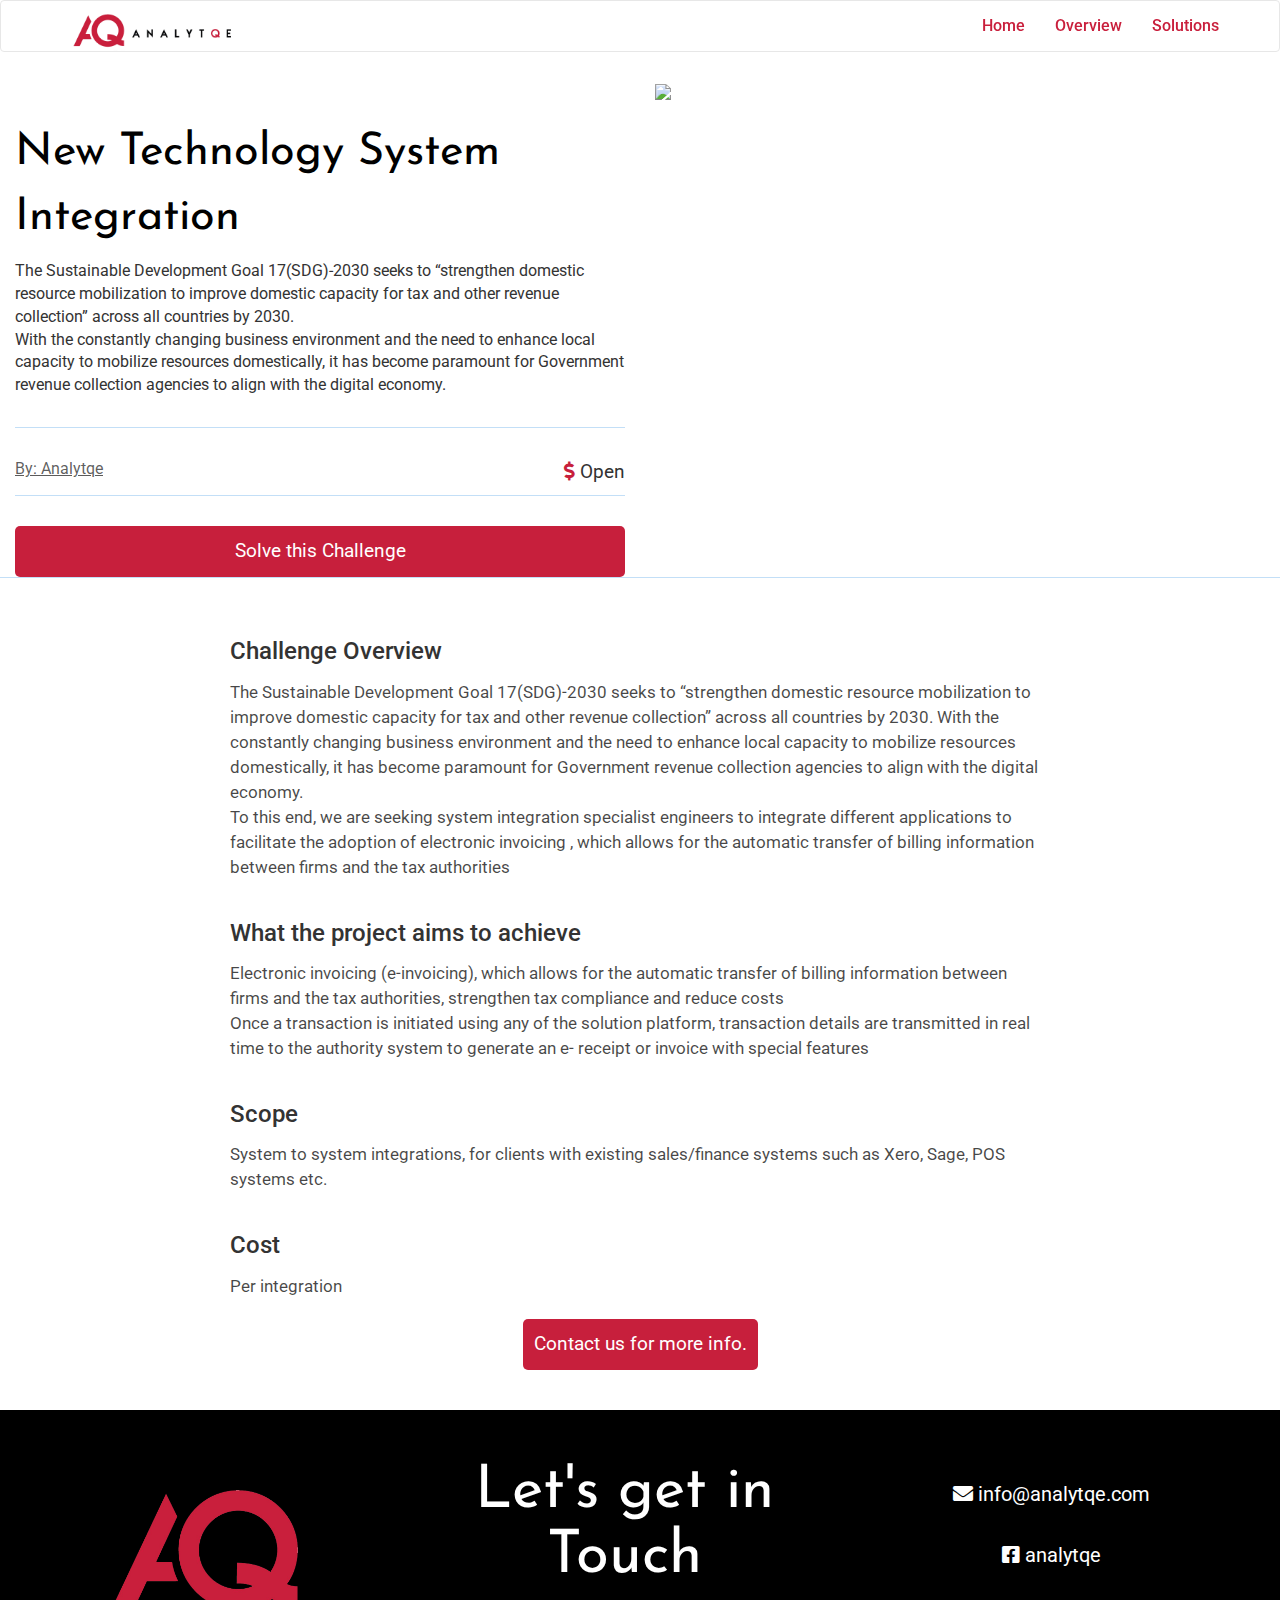
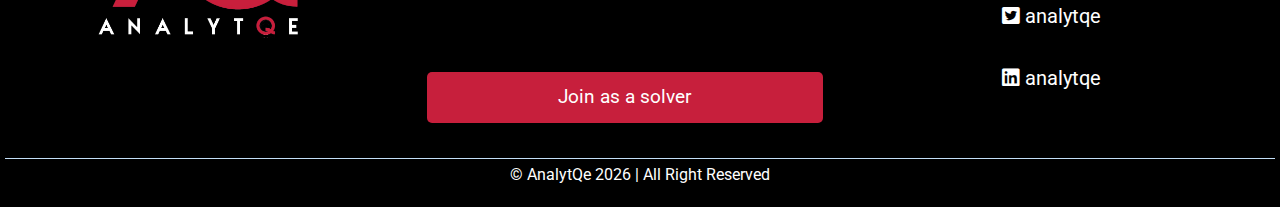
==== commit 31235ab6: "another" ====
--- a/active_challenge.html
+++ b/active_challenge.html
@@ -39,15 +39,15 @@
 
     <!-- ************************************ NAV **************************** -->
 
-    <nav class="menu-classic menu-fixed menu-one-page align-right navbar navbar-default" data-menu-anima="fade-bottom" data-scroll-detect="true" role="navigation" style="background-color: white;">
+    <nav class="menu-classic menu-fixed menu-one-page align-right navbar navbar-default " data-menu-anima="fade-bottom" data-scroll-detect="true" role="navigation" style="background-color: white;">
         <div class="container">
             <div class="menu-brand">
                 <a href="index.html">
                     <img class="logo-default" src="assets/img/analytqe-wide.png" alt="logo" height="40" />
                 </a>
             </div>
-            <i class="menu-btn"></i>
-            <div class="menu-cnt" style="font-size: 15px">
+            <i class="menu-btn " data-toggle="collapse" data-target="#nav-collapse" aria-expanded="true"></i>
+            <div class="menu-cnt collapse navbar-collapse" style="font-size: 15px; right:0!important; display: inline-table; position: absolute; text-align-last: end; " id="nav-collapse">
                 <ul>
                     <li>
                         <a href="index.html">Home</a>
@@ -74,7 +74,7 @@
 
                 <div class="col-md-6 ">
 
-                    <p class="head">System Integration</p>
+                    <p class="head">New Technology System Integration</p>
 
 
                     <p>The Sustainable Development Goal 17(SDG)-2030 seeks to “strengthen domestic resource mobilization to improve domestic capacity for tax and other revenue collection” across all countries by 2030.
--- a/assets/css/style2.css
+++ b/assets/css/style2.css
@@ -51,6 +51,10 @@
     
     .modal-body p {
         font-weight: 400;
+    }
+    
+    .navbar-collapse.collapse.in {
+        display: none!important;
     }
     
     .btn-success {
@@ -927,12 +931,12 @@
     
     .menu-cnt>ul,
     .menu-inner>ul {
-        float: left;
+        float: right;
         list-style: none;
         padding: 0;
         margin: 0;
         display: flex;
-        margin-left: 30px;
+        margin-right: 30px;
     }
     
     .menu-cnt>ul>li>a,
@@ -5225,7 +5229,6 @@
             overflow: hidden;
             position: absolute;
             top: 100%;
-            background: #FFF;
             left: 0;
             width: 100%;
             transition: height .5s;
@@ -5422,6 +5425,10 @@
     Responsive classes
     -------------------------------------------------------------------
     */
+        .active {
+            text-decoration: underline;
+            color: black!important;
+        }
         .no-margin-sm {
             margin: 0 !important;
         }
@@ -5915,6 +5922,9 @@
         }
         .steps-section {
             padding-bottom: 150px!important;
+        }
+        .head {
+            padding-top: 50px;
         }
     }
     
